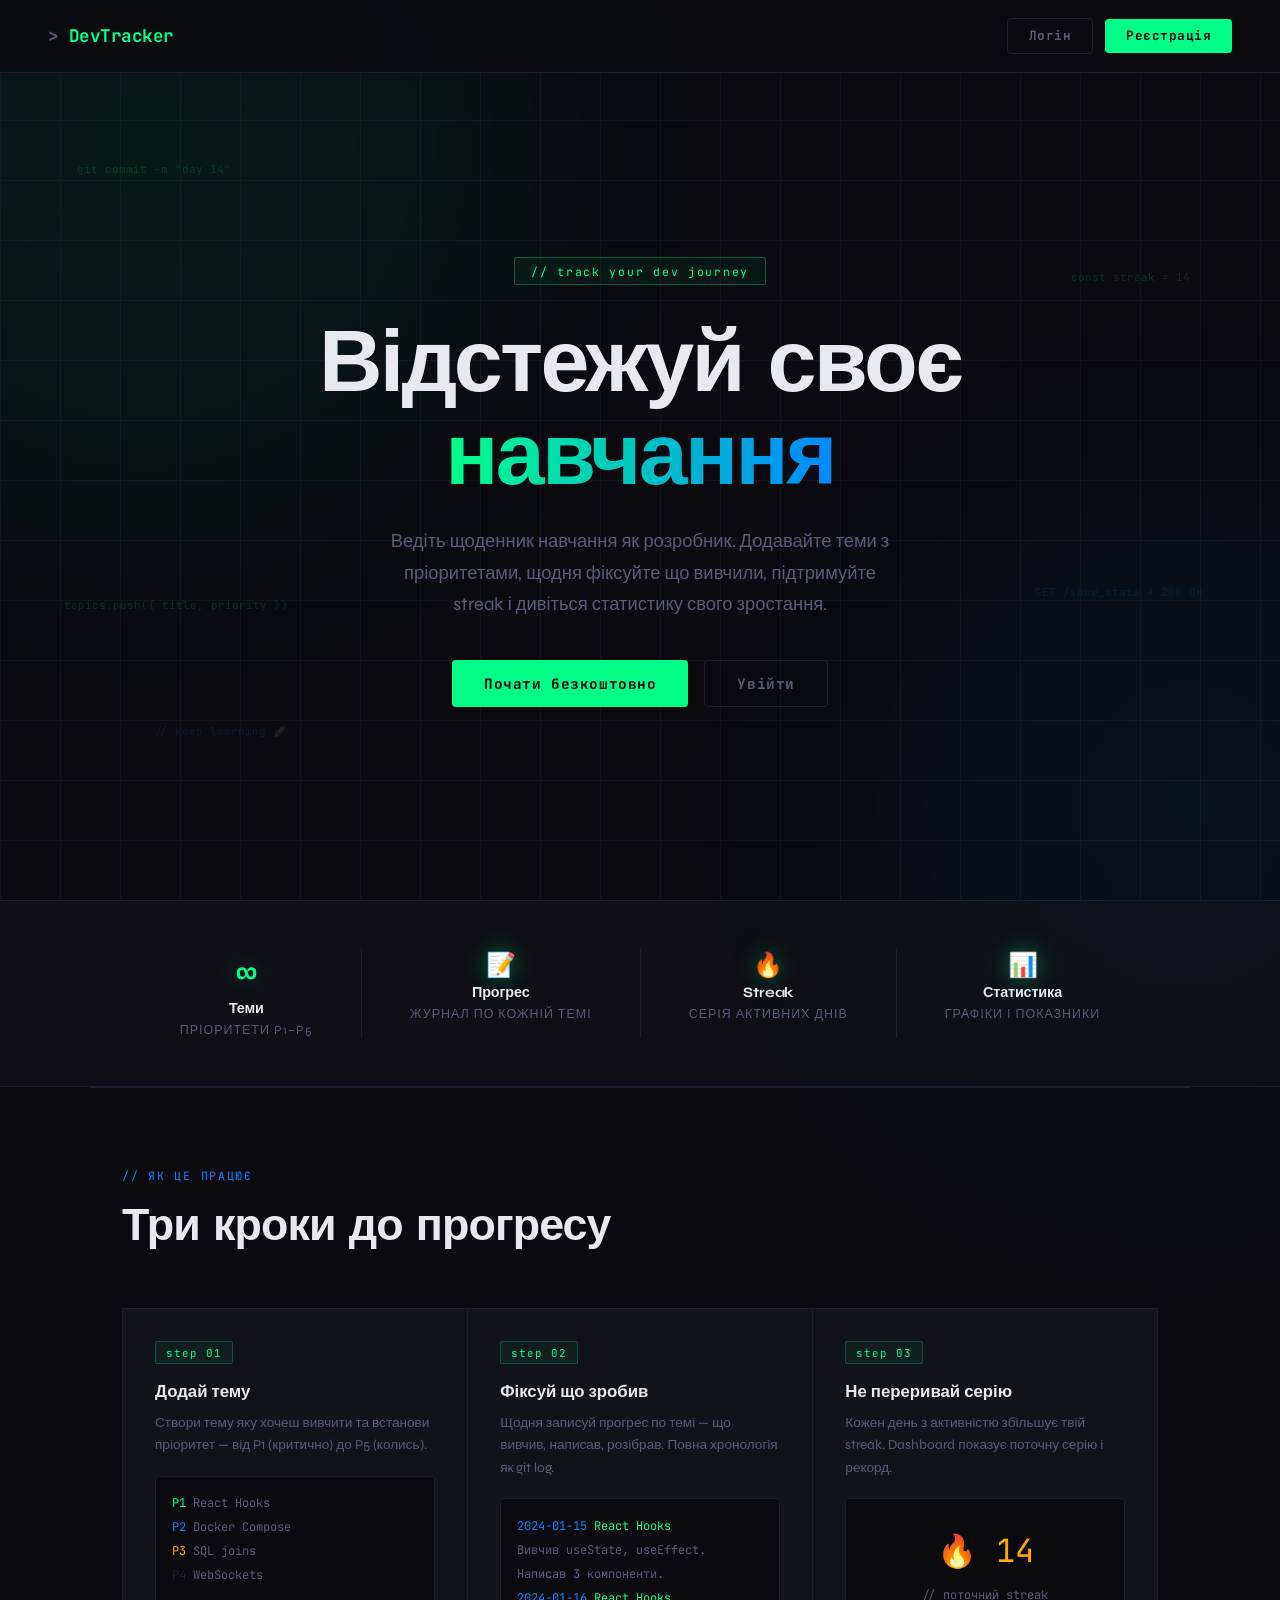
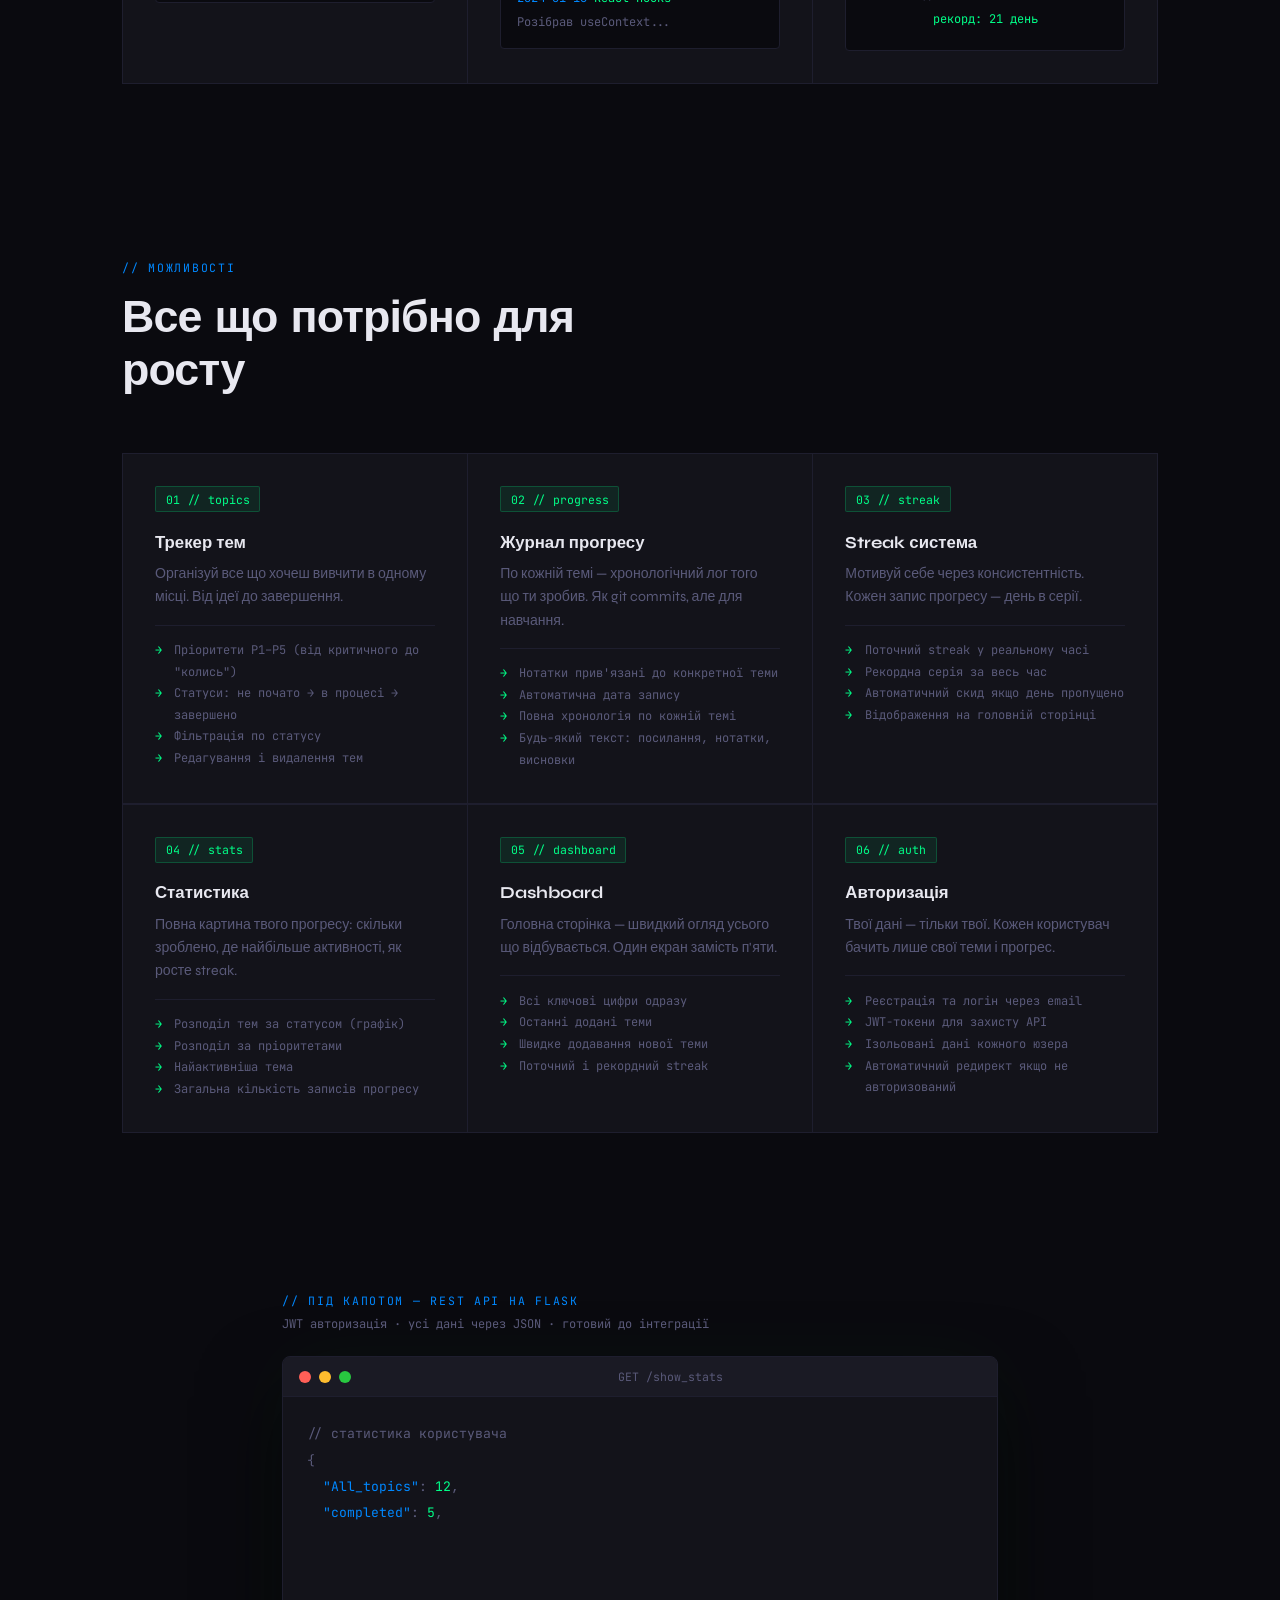
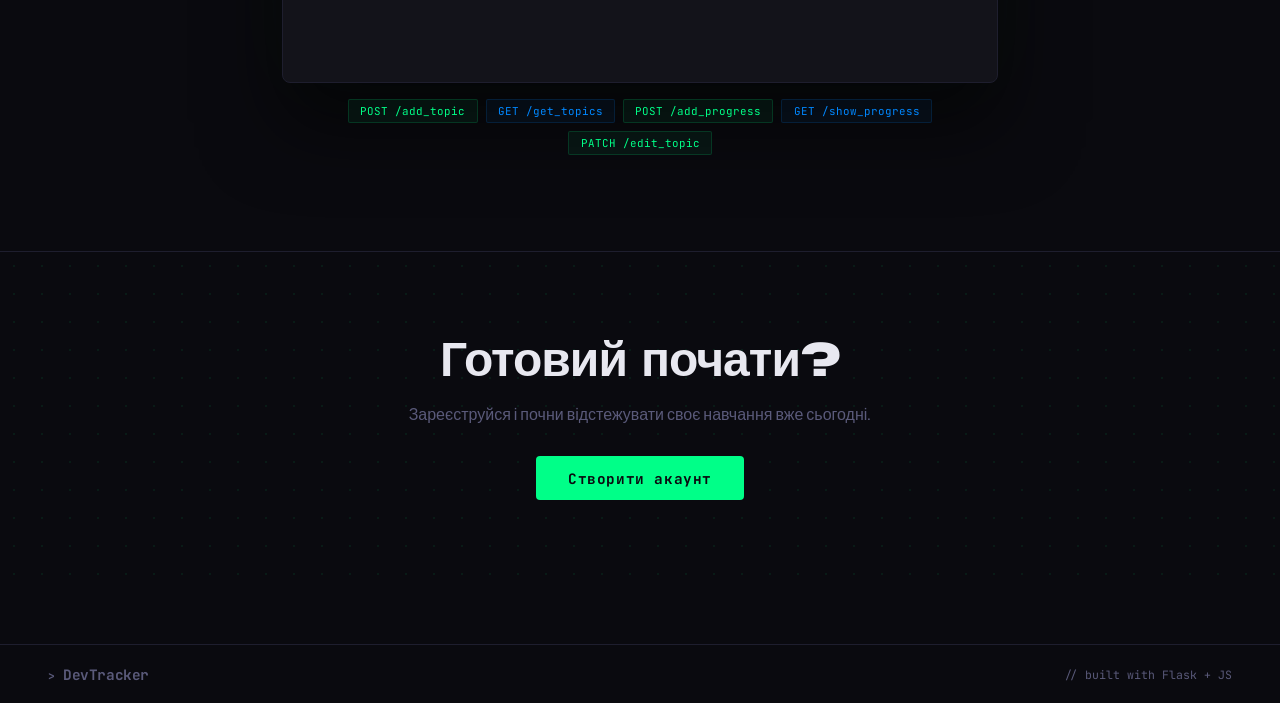
==== front-end/index.html @ 85471a17 "full frontend" ====
<!DOCTYPE html>
<html lang="uk">
<head>
  <meta charset="UTF-8"/>
  <meta name="viewport" content="width=device-width, initial-scale=1.0"/>
  <title>DevTracker</title>
  <link rel="stylesheet" href="style.css"/>
  <style>
    .hero {
      position: relative; z-index: 1;
      min-height: 100vh;
      display: flex; flex-direction: column;
      align-items: center; justify-content: center;
      text-align: center; padding: 8rem 2rem 4rem;
    }
    .hero-badge {
      font-family: 'JetBrains Mono', monospace;
      font-size: 0.72rem; letter-spacing: 0.15em; color: var(--accent);
      border: 1px solid rgba(0,255,136,0.3); background: rgba(0,255,136,0.06);
      padding: 0.35rem 1rem; border-radius: 2px; margin-bottom: 2rem;
      animation: fadeUp 0.6s ease both, badgePulse 3s ease-in-out 1s infinite;
    }
    @keyframes badgePulse { 0%,100% { box-shadow: 0 0 0 0 rgba(0,255,136,0); } 50% { box-shadow: 0 0 14px 3px rgba(0,255,136,0.1); } }
    .hero h1 {
      font-size: clamp(2.8rem, 7vw, 5.5rem); font-weight: 800;
      line-height: 1.05; letter-spacing: -0.03em; margin-bottom: 1.5rem;
      animation: fadeUp 0.6s 0.1s ease both;
    }
    .hero h1 .hl {
      background: linear-gradient(90deg, var(--accent), var(--accent2), var(--accent));
      background-size: 200% auto;
      -webkit-background-clip: text; -webkit-text-fill-color: transparent; background-clip: text;
      animation: gradShift 4s linear infinite;
    }
    @keyframes gradShift { to { background-position: 200% center; } }
    .hero p { font-size: 1.15rem; color: var(--muted); max-width: 520px; line-height: 1.7; margin-bottom: 2.5rem; animation: fadeUp 0.6s 0.2s ease both; }
    .hero-cta { display: flex; gap: 1rem; animation: fadeUp 0.6s 0.3s ease both; }
    .stats-bar { position: relative; z-index: 1; display: flex; justify-content: center; padding: 3rem 2rem; border-top: 1px solid var(--border); border-bottom: 1px solid var(--border); background: rgba(19,19,26,0.6); }
    .stat-item { text-align: center; padding: 0 3rem; border-right: 1px solid var(--border); }
    .stat-item:last-child { border-right: none; }
    .stat-number { font-family: 'JetBrains Mono', monospace; font-size: 2.2rem; font-weight: 700; color: var(--accent); display: block; }
    .stat-lbl { font-size: 0.78rem; color: var(--muted); letter-spacing: 0.08em; text-transform: uppercase; }
    .features { position: relative; z-index: 1; padding: 6rem 2rem; max-width: 1100px; margin: 0 auto; }
    .section-label { font-family: 'JetBrains Mono', monospace; font-size: 0.72rem; letter-spacing: 0.15em; color: var(--accent2); text-transform: uppercase; margin-bottom: 1rem; }
    .section-title { font-size: clamp(1.8rem, 4vw, 2.8rem); font-weight: 800; letter-spacing: -0.02em; margin-bottom: 3.5rem; max-width: 500px; }
    .features-grid { display: grid; grid-template-columns: repeat(3, 1fr); gap: 1.5px; background: var(--border); border: 1px solid var(--border); }
    @media (max-width: 860px) { .features-grid { grid-template-columns: repeat(2, 1fr); } }
    @media (max-width: 560px) { .features-grid { grid-template-columns: 1fr; } }
    .feature-card { background: var(--surface); padding: 2rem; transition: background 0.2s; }
    .feature-card:hover { background: #16161f; }
    .feature-icon { font-family: 'JetBrains Mono', monospace; font-size: 0.72rem; color: var(--accent); background: rgba(0,255,136,0.08); border: 1px solid rgba(0,255,136,0.2); display: inline-block; padding: 0.3rem 0.6rem; border-radius: 2px; margin-bottom: 1.2rem; }
    .feature-card h3 { font-size: 1.05rem; font-weight: 700; margin-bottom: 0.6rem; }
    .feature-card p { font-size: 0.88rem; color: var(--muted); line-height: 1.65; }
    .preview { position: relative; z-index: 1; padding: 4rem 2rem 6rem; max-width: 780px; margin: 0 auto; }
    .terminal { background: var(--surface); border: 1px solid var(--border); border-radius: 8px; overflow: hidden; box-shadow: 0 40px 80px rgba(0,0,0,0.6), 0 0 80px rgba(0,255,136,0.04), inset 0 1px 0 rgba(255,255,255,0.03); }
    .terminal-bar { background: #1a1a24; padding: 0.75rem 1rem; display: flex; align-items: center; gap: 0.5rem; border-bottom: 1px solid var(--border); }
    .dot { width: 12px; height: 12px; border-radius: 50%; }
    .dot-r { background: #ff5f57; } .dot-y { background: #febc2e; } .dot-g { background: #28c840; }
    .terminal-ttl { font-family: 'JetBrains Mono', monospace; font-size: 0.72rem; color: var(--muted); margin: 0 auto; }
    .terminal-body { padding: 1.5rem; font-family: 'JetBrains Mono', monospace; font-size: 0.82rem; line-height: 2; }
    .t-muted { color: var(--muted); } .t-green { color: var(--accent); } .t-blue { color: var(--accent2); }
    .cta-bottom { position: relative; z-index: 1; text-align: center; padding: 5rem 2rem 6rem; border-top: 1px solid var(--border); overflow: hidden; }
    .cta-bottom::before { content: ''; position: absolute; inset: 0; z-index: 0; background-image: radial-gradient(rgba(0,255,136,0.07) 1px, transparent 1px); background-size: 28px 28px; pointer-events: none; }
    .cta-bottom > * { position: relative; z-index: 1; }
    .cta-bottom h2 { font-size: clamp(1.8rem, 4vw, 3rem); font-weight: 800; letter-spacing: -0.02em; margin-bottom: 1rem; }
    .cta-bottom p { color: var(--muted); margin-bottom: 2rem; }

    /* ── SCROLL PROGRESS BAR ── */
    #scroll-progress { position: fixed; top: 0; left: 0; height: 2px; z-index: 999; background: linear-gradient(90deg, var(--accent), var(--accent2)); width: 0%; box-shadow: 0 0 10px rgba(0,255,136,0.6); pointer-events: none; }

    /* ── BUTTON SHIMMER ── */
    .btn-primary { position: relative; overflow: hidden; }
    .btn-primary::after { content: ''; position: absolute; top: 0; left: -100%; width: 50%; height: 100%; background: linear-gradient(90deg, transparent, rgba(255,255,255,0.18), transparent); transform: skewX(-20deg); transition: left 0.6s ease; }
    .btn-primary:hover::after { left: 160%; }

    /* ── HERO FLOATING CODE DECO ── */
    .hero-deco { position: absolute; inset: 0; pointer-events: none; overflow: hidden; z-index: 0; }
    .deco-code { position: absolute; font-family: 'JetBrains Mono', monospace; font-size: 0.68rem; color: var(--accent); opacity: 0.15; white-space: nowrap; animation: decoFloat ease-in-out infinite; user-select: none; }
    @keyframes decoFloat { 0%,100% { transform: translateY(0); opacity: 0.15; } 50% { transform: translateY(-12px); opacity: 0.32; } }

    /* ── STAT NUMBER GLOW ── */
    .stat-number { text-shadow: 0 0 24px rgba(0,255,136,0.4); }

    /* ── TERMINAL TYPEWRITER ── */
    .t-line { opacity: 0; transform: translateX(-6px); transition: opacity 0.25s ease, transform 0.25s ease; }
    .t-line.typed { opacity: 1; transform: none; }

    /* ── HOW IT WORKS ── */
    .how-it-works { position: relative; z-index: 1; padding: 5rem 2rem; max-width: 1100px; margin: 0 auto; border-top: 1px solid var(--border); }
    .hiw-steps { display: grid; grid-template-columns: repeat(auto-fit, minmax(280px, 1fr)); gap: 1.5px; background: var(--border); border: 1px solid var(--border); margin-top: 3rem; }
    .hiw-step { background: var(--surface); padding: 2rem; transition: background 0.2s; }
    .hiw-step:hover { background: #15151f; }
    .hiw-num { font-family: 'JetBrains Mono', monospace; font-size: 0.68rem; color: var(--accent); border: 1px solid rgba(0,255,136,0.25); background: rgba(0,255,136,0.05); display: inline-block; padding: 0.2rem 0.6rem; border-radius: 2px; margin-bottom: 1.1rem; letter-spacing: 0.1em; }
    .hiw-step h3 { font-size: 1.05rem; font-weight: 700; margin-bottom: 0.6rem; }
    .hiw-step p { font-size: 0.85rem; color: var(--muted); line-height: 1.65; margin-bottom: 1.2rem; }
    .hiw-example { font-family: 'JetBrains Mono', monospace; font-size: 0.75rem; padding: 0.9rem 1rem; background: var(--bg); border: 1px solid var(--border); border-radius: 4px; line-height: 2; color: var(--muted); }
    .hiw-example .hl-g { color: var(--accent); } .hiw-example .hl-b { color: var(--accent2); } .hiw-example .hl-w { color: var(--warn); }

    /* ── FEATURE LIST ── */
    .feature-list { margin-top: 1rem; padding: 0; list-style: none; border-top: 1px solid var(--border); padding-top: 0.9rem; }
    .feature-list li { font-family: 'JetBrains Mono', monospace; font-size: 0.75rem; color: var(--muted); line-height: 1.8; padding-left: 1.2rem; position: relative; }
    .feature-list li::before { content: '→'; position: absolute; left: 0; color: var(--accent); }

    /* ── STAT ITEM REDESIGN ── */
    .stat-name { font-size: 0.9rem; font-weight: 700; color: var(--text); display: block; margin: 0.25rem 0 0.15rem; letter-spacing: -0.01em; }
  </style>
</head>
<body>

<div id="scroll-progress"></div>
<div class="bg-orb bg-orb-1"></div>
<div class="bg-orb bg-orb-2"></div>

<nav>
  <a class="nav-logo" href="#"><span>></span> DevTracker</a>
  <div class="nav-actions">
    <button class="btn btn-ghost" onclick="openModal('login')">Логін</button>
    <button class="btn btn-primary" onclick="openModal('register')">Реєстрація</button>
  </div>
</nav>

<section class="hero">
  <div class="hero-deco" aria-hidden="true">
    <span class="deco-code" style="top:18%;left:6%;animation-duration:7s">git commit -m "day 14"</span>
    <span class="deco-code" style="top:30%;right:7%;animation-duration:9s;animation-delay:-3s">const streak = 14</span>
    <span class="deco-code" style="bottom:32%;left:5%;animation-duration:8s;animation-delay:-5s">topics.push({ title, priority })</span>
    <span class="deco-code" style="top:65%;right:6%;animation-duration:10s;animation-delay:-1s;color:var(--accent2)">GET /show_stats → 200 OK</span>
    <span class="deco-code" style="bottom:18%;left:12%;animation-duration:6s;animation-delay:-4s;color:var(--accent2)">// keep learning 🚀</span>
  </div>
  <div class="hero-badge">// track your dev journey</div>
  <h1>Відстежуй своє<br/><span class="hl">навчання</span></h1>
  <p>Ведіть щоденник навчання як розробник. Додавайте теми з пріоритетами, щодня фіксуйте що вивчили, підтримуйте streak і дивіться статистику свого зростання.</p>
  <div class="hero-cta">
    <button class="btn btn-primary btn-lg" onclick="openModal('register')">Почати безкоштовно</button>
    <button class="btn btn-ghost btn-lg" onclick="openModal('login')">Увійти</button>
  </div>
</section>

<div class="stats-bar reveal">
  <div class="stat-item">
    <span class="stat-number">∞</span>
    <span class="stat-name">Теми</span>
    <span class="stat-lbl">пріоритети P1–P5</span>
  </div>
  <div class="stat-item">
    <span class="stat-number" style="font-size:1.5rem">📝</span>
    <span class="stat-name">Прогрес</span>
    <span class="stat-lbl">журнал по кожній темі</span>
  </div>
  <div class="stat-item">
    <span class="stat-number" style="font-size:1.5rem">🔥</span>
    <span class="stat-name">Streak</span>
    <span class="stat-lbl">серія активних днів</span>
  </div>
  <div class="stat-item">
    <span class="stat-number" style="font-size:1.5rem">📊</span>
    <span class="stat-name">Статистика</span>
    <span class="stat-lbl">графіки і показники</span>
  </div>
</div>

<section class="how-it-works">
  <div class="section-label reveal">// як це працює</div>
  <h2 class="section-title reveal" style="transition-delay:0.1s">Три кроки до прогресу</h2>
  <div class="hiw-steps">
    <div class="hiw-step reveal" style="transition-delay:0.05s">
      <div class="hiw-num">step 01</div>
      <h3>Додай тему</h3>
      <p>Створи тему яку хочеш вивчити та встанови пріоритет — від P1 (критично) до P5 (колись).</p>
      <div class="hiw-example">
        <span class="hl-g">P1</span> React Hooks<br/>
        <span class="hl-b">P2</span> Docker Compose<br/>
        <span class="hl-w">P3</span> SQL joins<br/>
        <span style="color:var(--border)">P4</span> WebSockets
      </div>
    </div>
    <div class="hiw-step reveal" style="transition-delay:0.15s">
      <div class="hiw-num">step 02</div>
      <h3>Фіксуй що зробив</h3>
      <p>Щодня записуй прогрес по темі — що вивчив, написав, розібрав. Повна хронологія як git log.</p>
      <div class="hiw-example">
        <span class="hl-b">2024-01-15</span> <span class="hl-g">React Hooks</span><br/>
        Вивчив useState, useEffect.<br/>
        Написав 3 компоненти.<br/>
        <span class="hl-b">2024-01-16</span> <span class="hl-g">React Hooks</span><br/>
        Розібрав useContext...
      </div>
    </div>
    <div class="hiw-step reveal" style="transition-delay:0.25s">
      <div class="hiw-num">step 03</div>
      <h3>Не переривай серію</h3>
      <p>Кожен день з активністю збільшує твій streak. Dashboard показує поточну серію і рекорд.</p>
      <div class="hiw-example" style="text-align:center;padding:1.2rem">
        <span class="hl-w" style="font-size:2rem;display:block">🔥 14</span>
        <span>// поточний streak</span><br/>
        <span class="hl-g">рекорд: 21 день</span>
      </div>
    </div>
  </div>
</section>

<section class="features">
  <div class="section-label reveal">// можливості</div>
  <h2 class="section-title reveal" style="transition-delay:0.1s">Все що потрібно для росту</h2>
  <div class="features-grid">
    <div class="feature-card reveal" style="transition-delay:0.05s">
      <span class="feature-icon">01 // topics</span>
      <h3>Трекер тем</h3>
      <p>Організуй все що хочеш вивчити в одному місці. Від ідеї до завершення.</p>
      <ul class="feature-list">
        <li>Пріоритети P1–P5 (від критичного до "колись")</li>
        <li>Статуси: не почато → в процесі → завершено</li>
        <li>Фільтрація по статусу</li>
        <li>Редагування і видалення тем</li>
      </ul>
    </div>
    <div class="feature-card reveal" style="transition-delay:0.15s">
      <span class="feature-icon">02 // progress</span>
      <h3>Журнал прогресу</h3>
      <p>По кожній темі — хронологічний лог того що ти зробив. Як git commits, але для навчання.</p>
      <ul class="feature-list">
        <li>Нотатки прив'язані до конкретної теми</li>
        <li>Автоматична дата запису</li>
        <li>Повна хронологія по кожній темі</li>
        <li>Будь-який текст: посилання, нотатки, висновки</li>
      </ul>
    </div>
    <div class="feature-card reveal" style="transition-delay:0.25s">
      <span class="feature-icon">03 // streak</span>
      <h3>Streak система</h3>
      <p>Мотивуй себе через консистентність. Кожен запис прогресу — день в серії.</p>
      <ul class="feature-list">
        <li>Поточний streak у реальному часі</li>
        <li>Рекордна серія за весь час</li>
        <li>Автоматичний скид якщо день пропущено</li>
        <li>Відображення на головній сторінці</li>
      </ul>
    </div>
    <div class="feature-card reveal" style="transition-delay:0.35s">
      <span class="feature-icon">04 // stats</span>
      <h3>Статистика</h3>
      <p>Повна картина твого прогресу: скільки зроблено, де найбільше активності, як росте streak.</p>
      <ul class="feature-list">
        <li>Розподіл тем за статусом (графік)</li>
        <li>Розподіл за пріоритетами</li>
        <li>Найактивніша тема</li>
        <li>Загальна кількість записів прогресу</li>
      </ul>
    </div>
    <div class="feature-card reveal" style="transition-delay:0.45s">
      <span class="feature-icon">05 // dashboard</span>
      <h3>Dashboard</h3>
      <p>Головна сторінка — швидкий огляд усього що відбувається. Один екран замість п'яти.</p>
      <ul class="feature-list">
        <li>Всі ключові цифри одразу</li>
        <li>Останні додані теми</li>
        <li>Швидке додавання нової теми</li>
        <li>Поточний і рекордний streak</li>
      </ul>
    </div>
    <div class="feature-card reveal" style="transition-delay:0.55s">
      <span class="feature-icon">06 // auth</span>
      <h3>Авторизація</h3>
      <p>Твої дані — тільки твої. Кожен користувач бачить лише свої теми і прогрес.</p>
      <ul class="feature-list">
        <li>Реєстрація та логін через email</li>
        <li>JWT-токени для захисту API</li>
        <li>Ізольовані дані кожного юзера</li>
        <li>Автоматичний редирект якщо не авторизований</li>
      </ul>
    </div>
  </div>
</section>

<section class="preview reveal">
  <div class="section-label" style="margin-bottom:0.5rem;">// під капотом — REST API на Flask</div>
  <p style="font-family:'JetBrains Mono',monospace;font-size:0.75rem;color:var(--muted);margin-bottom:1.5rem;">JWT авторизація · усі дані через JSON · готовий до інтеграції</p>
  <div class="terminal">
    <div class="terminal-bar">
      <span class="dot dot-r"></span><span class="dot dot-y"></span><span class="dot dot-g"></span>
      <span class="terminal-ttl">GET /show_stats</span>
    </div>
    <div class="terminal-body">
      <div class="t-line"><span class="t-muted">// статистика користувача</span></div>
      <div class="t-line"><span class="t-muted">{</span></div>
      <div class="t-line">&nbsp;&nbsp;<span class="t-blue">"All_topics"</span><span class="t-muted">: </span><span class="t-green">12</span><span class="t-muted">,</span></div>
      <div class="t-line">&nbsp;&nbsp;<span class="t-blue">"completed"</span><span class="t-muted">: </span><span class="t-green">5</span><span class="t-muted">,</span></div>
      <div class="t-line">&nbsp;&nbsp;<span class="t-blue">"in_progress"</span><span class="t-muted">: </span><span class="t-green">4</span><span class="t-muted">,</span></div>
      <div class="t-line">&nbsp;&nbsp;<span class="t-blue">"current_streak"</span><span class="t-muted">: </span><span class="t-green">14</span><span class="t-muted">,</span></div>
      <div class="t-line">&nbsp;&nbsp;<span class="t-blue">"longest_streak"</span><span class="t-muted">: </span><span class="t-green">21</span><span class="t-muted">,</span></div>
      <div class="t-line">&nbsp;&nbsp;<span class="t-blue">"most_active_topic"</span><span class="t-muted">: </span><span class="t-green">"React Hooks"</span></div>
      <div class="t-line"><span class="t-muted">}</span><span class="cursor"></span></div>
    </div>
  </div>
  <div style="display:flex;gap:0.5rem;margin-top:1rem;flex-wrap:wrap;justify-content:center">
    <span style="font-family:'JetBrains Mono',monospace;font-size:0.68rem;padding:0.25rem 0.7rem;background:rgba(0,255,136,0.05);border:1px solid rgba(0,255,136,0.15);border-radius:2px;color:var(--accent)">POST /add_topic</span>
    <span style="font-family:'JetBrains Mono',monospace;font-size:0.68rem;padding:0.25rem 0.7rem;background:rgba(0,136,255,0.05);border:1px solid rgba(0,136,255,0.15);border-radius:2px;color:var(--accent2)">GET /get_topics</span>
    <span style="font-family:'JetBrains Mono',monospace;font-size:0.68rem;padding:0.25rem 0.7rem;background:rgba(0,255,136,0.05);border:1px solid rgba(0,255,136,0.15);border-radius:2px;color:var(--accent)">POST /add_progress</span>
    <span style="font-family:'JetBrains Mono',monospace;font-size:0.68rem;padding:0.25rem 0.7rem;background:rgba(0,136,255,0.05);border:1px solid rgba(0,136,255,0.15);border-radius:2px;color:var(--accent2)">GET /show_progress</span>
    <span style="font-family:'JetBrains Mono',monospace;font-size:0.68rem;padding:0.25rem 0.7rem;background:rgba(0,255,136,0.05);border:1px solid rgba(0,255,136,0.15);border-radius:2px;color:var(--accent)">PATCH /edit_topic</span>
  </div>
</section>

<section class="cta-bottom reveal">
  <h2>Готовий почати?</h2>
  <p>Зареєструйся і почни відстежувати своє навчання вже сьогодні.</p>
  <button class="btn btn-primary btn-lg" onclick="openModal('register')">Створити акаунт</button>
</section>

<footer class="site-footer">
  <span class="nav-logo" style="font-size:0.9rem;"><span>></span> DevTracker</span>
  <span>// built with Flask + JS</span>
</footer>

<!-- MODALS -->
<div class="modal-overlay" id="modal-login">
  <div class="modal">
    <button class="modal-close" onclick="closeModal('login')">✕</button>
    <div class="modal-title">Увійти</div>
    <div class="modal-sub">// введи свої дані</div>
    <div class="form-group"><label class="form-label">Email</label><input class="form-input" type="email" id="login-email" placeholder="you@example.com"/></div>
    <div class="form-group"><label class="form-label">Пароль</label><input class="form-input" type="password" id="login-password" placeholder="••••••••"/></div>
    <div class="form-error" id="login-error"></div>
    <button class="btn btn-primary btn-full btn-lg" id="login-btn">Увійти</button>
    <div class="form-switch">Немає акаунту? <a onclick="switchModal('login','register')">Зареєструватись</a></div>
  </div>
</div>

<div class="modal-overlay" id="modal-register">
  <div class="modal">
    <button class="modal-close" onclick="closeModal('register')">✕</button>
    <div class="modal-title">Реєстрація</div>
    <div class="modal-sub">// створи акаунт</div>
    <div class="form-group"><label class="form-label">Ім'я</label><input class="form-input" type="text" id="reg-firstname" placeholder="Іван"/></div>
    <div class="form-group"><label class="form-label">Прізвище</label><input class="form-input" type="text" id="reg-lastname" placeholder="Петренко"/></div>
    <div class="form-group"><label class="form-label">Email</label><input class="form-input" type="email" id="reg-email" placeholder="you@example.com"/></div>
    <div class="form-group"><label class="form-label">Пароль</label><input class="form-input" type="password" id="reg-password" placeholder="••••••••"/></div>
    <div class="form-error" id="reg-error"></div>
    <button class="btn btn-primary btn-full btn-lg" id="register-btn">Зареєструватись</button>
    <div class="form-switch">Вже є акаунт? <a onclick="switchModal('register','login')">Увійти</a></div>
  </div>
</div>

<div id="toast"></div>

<script>
  // ── Scroll reveal ──
  const revealObs = new IntersectionObserver(entries => {
    entries.forEach(e => {
      if (e.isIntersecting) { e.target.classList.add('in'); revealObs.unobserve(e.target); }
    });
  }, { threshold: 0.12 });
  document.querySelectorAll('.reveal').forEach(el => revealObs.observe(el));

  // ── Nav scroll state + progress bar ──
  const progressBar = document.getElementById('scroll-progress');
  window.addEventListener('scroll', () => {
    const scrolled = window.scrollY / (document.documentElement.scrollHeight - window.innerHeight);
    progressBar.style.width = (scrolled * 100) + '%';
    document.querySelector('nav').classList.toggle('scrolled', window.scrollY > 50);
  }, { passive: true });

  // ── Terminal typewriter ──
  const termLines = document.querySelectorAll('.t-line');
  const termObs = new IntersectionObserver(entries => {
    if (entries[0].isIntersecting) {
      termLines.forEach((line, i) => setTimeout(() => line.classList.add('typed'), i * 220));
      termObs.disconnect();
    }
  }, { threshold: 0.5 });
  const termEl = document.querySelector('.terminal');
  if (termEl) termObs.observe(termEl);
</script>

<script src="app.js"></script>
</body>
</html>
---- front-end/style.css ----
@import url('https://fonts.googleapis.com/css2?family=JetBrains+Mono:wght@400;700&family=Syne:wght@400;700;800&display=swap');

*, *::before, *::after { box-sizing: border-box; margin: 0; padding: 0; }

:root {
  --bg: #0a0a0f;
  --surface: #13131a;
  --border: #1e1e2e;
  --accent: #00ff88;
  --accent2: #0088ff;
  --text: #e8e8f0;
  --muted: #5a5a7a;
  --danger: #ff4466;
  --warn: #ffaa00;
}

html { scroll-behavior: smooth; }

body {
  background: var(--bg);
  color: var(--text);
  font-family: 'Syne', sans-serif;
  min-height: 100vh;
  overflow-x: hidden;
}

body::before {
  content: '';
  position: fixed;
  inset: 0;
  background-image:
    linear-gradient(var(--border) 1px, transparent 1px),
    linear-gradient(90deg, var(--border) 1px, transparent 1px);
  background-size: 60px 60px;
  opacity: 0.4;
  pointer-events: none;
  z-index: 0;
}

/* ── NAV ── */
nav {
  position: fixed;
  top: 0; left: 0; right: 0;
  z-index: 100;
  display: flex;
  align-items: center;
  justify-content: space-between;
  padding: 1.1rem 3rem;
  background: rgba(10,10,15,0.9);
  backdrop-filter: blur(12px);
  border-bottom: 1px solid var(--border);
}

.nav-logo {
  font-family: 'JetBrains Mono', monospace;
  font-size: 1.1rem;
  font-weight: 700;
  color: var(--accent);
  letter-spacing: -0.03em;
  text-decoration: none;
}
.nav-logo span { color: var(--muted); }

.nav-links {
  display: flex;
  gap: 0.25rem;
  align-items: center;
}

.nav-link {
  font-family: 'JetBrains Mono', monospace;
  font-size: 0.78rem;
  color: var(--muted);
  text-decoration: none;
  padding: 0.45rem 0.9rem;
  border-radius: 4px;
  transition: all 0.15s;
  border: 1px solid transparent;
}
.nav-link:hover { color: var(--text); border-color: var(--border); }
.nav-link.active { color: var(--accent); border-color: rgba(0,255,136,0.25); background: rgba(0,255,136,0.06); }

.nav-actions { display: flex; gap: 0.75rem; align-items: center; }

.nav-user {
  font-family: 'JetBrains Mono', monospace;
  font-size: 0.72rem;
  color: var(--muted);
}

/* ── BUTTONS ── */
.btn {
  font-family: 'JetBrains Mono', monospace;
  font-size: 0.8rem;
  font-weight: 700;
  letter-spacing: 0.04em;
  padding: 0.55rem 1.3rem;
  border-radius: 4px;
  cursor: pointer;
  transition: all 0.2s;
  text-decoration: none;
  border: none;
  display: inline-block;
}

.btn-ghost {
  background: transparent;
  color: var(--muted);
  border: 1px solid var(--border);
}
.btn-ghost:hover { color: var(--text); border-color: var(--muted); }

.btn-primary {
  background: var(--accent);
  color: var(--bg);
}
.btn-primary:hover { background: #00cc6e; transform: translateY(-1px); box-shadow: 0 0 20px rgba(0,255,136,0.25); }

.btn-danger {
  background: transparent;
  color: var(--danger);
  border: 1px solid rgba(255,68,102,0.3);
}
.btn-danger:hover { background: rgba(255,68,102,0.1); border-color: var(--danger); }

.btn-lg { font-size: 0.9rem; padding: 0.8rem 2rem; }
.btn-sm { font-size: 0.7rem; padding: 0.3rem 0.75rem; }
.btn-full { width: 100%; text-align: center; display: block; }

/* ── PAGE WRAPPER ── */
.page {
  position: relative;
  z-index: 1;
  padding: 5.5rem 2rem 3rem;
  max-width: 1100px;
  margin: 0 auto;
}

/* ── PAGE HEADER ── */
.page-header {
  margin-bottom: 2.5rem;
}

.page-label {
  font-family: 'JetBrains Mono', monospace;
  font-size: 0.72rem;
  letter-spacing: 0.12em;
  color: var(--accent2);
  text-transform: uppercase;
  margin-bottom: 0.5rem;
}

.page-title {
  font-size: clamp(1.6rem, 3vw, 2.2rem);
  font-weight: 800;
  letter-spacing: -0.02em;
}

.page-sub {
  font-family: 'JetBrains Mono', monospace;
  font-size: 0.78rem;
  color: var(--muted);
  margin-top: 0.4rem;
}

/* ── CARDS / PANELS ── */
.panel {
  background: var(--surface);
  border: 1px solid var(--border);
  border-radius: 6px;
  padding: 1.5rem;
  margin-bottom: 1.5rem;
}

.panel-title {
  font-family: 'JetBrains Mono', monospace;
  font-size: 0.72rem;
  color: var(--muted);
  letter-spacing: 0.1em;
  text-transform: uppercase;
  margin-bottom: 1.2rem;
}

/* ── STAT GRID ── */
.stat-grid {
  display: grid;
  grid-template-columns: repeat(auto-fit, minmax(150px, 1fr));
  gap: 1px;
  background: var(--border);
  border: 1px solid var(--border);
  margin-bottom: 2rem;
}

.stat-card {
  background: var(--surface);
  padding: 1.4rem;
  transition: background 0.15s;
}
.stat-card:hover { background: #15151e; }

.stat-val {
  font-family: 'JetBrains Mono', monospace;
  font-size: 2rem;
  font-weight: 700;
  color: var(--accent);
  display: block;
  line-height: 1;
  margin-bottom: 0.4rem;
}
.stat-val.blue { color: var(--accent2); }
.stat-val.warn { color: var(--warn); }

.stat-label {
  font-size: 0.75rem;
  color: var(--muted);
}

/* ── TABLE / LIST ── */
.data-list {
  display: flex;
  flex-direction: column;
  gap: 1px;
  background: var(--border);
  border: 1px solid var(--border);
  margin-bottom: 1.5rem;
}

.data-row {
  background: var(--surface);
  padding: 0.9rem 1.2rem;
  display: flex;
  align-items: center;
  gap: 1rem;
  transition: background 0.15s;
}
.data-row:hover { background: #15151e; }

.data-row-empty {
  background: var(--surface);
  padding: 2rem;
  text-align: center;
  font-family: 'JetBrains Mono', monospace;
  font-size: 0.78rem;
  color: var(--muted);
}

/* ── BADGES ── */
.badge {
  font-family: 'JetBrains Mono', monospace;
  font-size: 0.62rem;
  padding: 0.2rem 0.5rem;
  border-radius: 2px;
  white-space: nowrap;
  letter-spacing: 0.04em;
}
.badge-muted    { background: rgba(90,90,122,0.2);  color: var(--muted);   border: 1px solid rgba(90,90,122,0.3); }
.badge-blue     { background: rgba(0,136,255,0.1);  color: var(--accent2); border: 1px solid rgba(0,136,255,0.3); }
.badge-green    { background: rgba(0,255,136,0.1);  color: var(--accent);  border: 1px solid rgba(0,255,136,0.3); }
.badge-warn     { background: rgba(255,170,0,0.1);  color: var(--warn);    border: 1px solid rgba(255,170,0,0.3); }
.badge-danger   { background: rgba(255,68,102,0.1); color: var(--danger);  border: 1px solid rgba(255,68,102,0.3); }

/* Priority badges P1–P5 */
.badge-p1 { background: rgba(255,68,102,0.12); color: #ff4466;  border: 1px solid rgba(255,68,102,0.3); }
.badge-p2 { background: rgba(255,170,0,0.12);  color: var(--warn); border: 1px solid rgba(255,170,0,0.3); }
.badge-p3 { background: rgba(0,255,136,0.10);  color: var(--accent); border: 1px solid rgba(0,255,136,0.25); }
.badge-p4 { background: rgba(0,136,255,0.10);  color: var(--accent2); border: 1px solid rgba(0,136,255,0.25); }
.badge-p5 { background: rgba(90,90,122,0.15);  color: var(--muted); border: 1px solid rgba(90,90,122,0.25); }

/* Status badges */
.badge-completed  { background: rgba(0,255,136,0.10); color: var(--accent);  border: 1px solid rgba(0,255,136,0.25); }
.badge-in_progress { background: rgba(0,136,255,0.10); color: var(--accent2); border: 1px solid rgba(0,136,255,0.25); }
.badge-not_started { background: rgba(90,90,122,0.15); color: var(--muted);  border: 1px solid rgba(90,90,122,0.25); }

/* Data row title */
.data-title { flex: 1; font-size: 0.9rem; font-weight: 600; min-width: 0; overflow: hidden; text-overflow: ellipsis; white-space: nowrap; }

/* ── FORMS ── */
.form-row {
  display: flex;
  gap: 0.75rem;
  flex-wrap: wrap;
  margin-bottom: 1.5rem;
  align-items: center;
}

.input, .select-input {
  background: var(--surface);
  border: 1px solid var(--border);
  border-radius: 4px;
  padding: 0.6rem 0.9rem;
  color: var(--text);
  font-family: 'JetBrains Mono', monospace;
  font-size: 0.82rem;
  outline: none;
  transition: border-color 0.2s;
}
.input:focus, .select-input:focus { border-color: var(--accent); }
.input-grow { flex: 1; min-width: 200px; }

.form-group { margin-bottom: 1.2rem; }
.form-label {
  display: block;
  font-family: 'JetBrains Mono', monospace;
  font-size: 0.7rem;
  letter-spacing: 0.08em;
  color: var(--muted);
  margin-bottom: 0.4rem;
  text-transform: uppercase;
}
.form-input {
  width: 100%;
  background: var(--bg);
  border: 1px solid var(--border);
  border-radius: 4px;
  padding: 0.65rem 0.9rem;
  color: var(--text);
  font-family: 'JetBrains Mono', monospace;
  font-size: 0.85rem;
  outline: none;
  transition: border-color 0.2s;
}
.form-input:focus { border-color: var(--accent); }
.form-textarea {
  width: 100%;
  background: var(--bg);
  border: 1px solid var(--border);
  border-radius: 4px;
  padding: 0.65rem 0.9rem;
  color: var(--text);
  font-family: 'JetBrains Mono', monospace;
  font-size: 0.82rem;
  outline: none;
  resize: vertical;
  min-height: 80px;
  transition: border-color 0.2s;
}
.form-textarea:focus { border-color: var(--accent); }

.form-error {
  font-family: 'JetBrains Mono', monospace;
  font-size: 0.72rem;
  color: var(--danger);
  margin-top: 0.6rem;
  display: none;
}

/* ── MODAL ── */
.modal-overlay {
  display: none;
  position: fixed;
  inset: 0;
  background: rgba(0,0,0,0.75);
  backdrop-filter: blur(6px);
  z-index: 200;
  align-items: center;
  justify-content: center;
}
.modal-overlay.active { display: flex; }

.modal {
  background: var(--surface);
  border: 1px solid var(--border);
  border-radius: 8px;
  padding: 2.5rem;
  width: 100%;
  max-width: 440px;
  position: relative;
}

.modal-title {
  font-size: 1.3rem;
  font-weight: 800;
  margin-bottom: 0.3rem;
}

.modal-sub {
  font-family: 'JetBrains Mono', monospace;
  font-size: 0.78rem;
  color: var(--muted);
  margin-bottom: 1.8rem;
}

.modal-close {
  position: absolute;
  top: 1rem; right: 1rem;
  background: none;
  border: none;
  color: var(--muted);
  font-size: 1.1rem;
  cursor: pointer;
}
.modal-close:hover { color: var(--text); }

.form-switch {
  margin-top: 1.2rem;
  font-size: 0.82rem;
  color: var(--muted);
  text-align: center;
}
.form-switch a { color: var(--accent); cursor: pointer; text-decoration: none; }
.form-switch a:hover { text-decoration: underline; }

/* ── TOAST ── */
#toast {
  position: fixed;
  bottom: 2rem; right: 2rem;
  background: var(--surface);
  border: 1px solid var(--border);
  border-left: 3px solid var(--accent);
  padding: 0.8rem 1.2rem;
  font-family: 'JetBrains Mono', monospace;
  font-size: 0.78rem;
  border-radius: 4px;
  z-index: 300;
  transform: translateY(100px);
  opacity: 0;
  transition: all 0.3s;
  max-width: 320px;
}
#toast.show { transform: translateY(0); opacity: 1; }
#toast.error { border-left-color: var(--danger); }

/* ── PROGRESS LOG ── */
.log-item {
  background: var(--surface);
  border: 1px solid var(--border);
  border-radius: 4px;
  padding: 1rem 1.2rem;
  margin-bottom: 0.75rem;
}

.log-date {
  font-family: 'JetBrains Mono', monospace;
  font-size: 0.68rem;
  color: var(--muted);
  margin-bottom: 0.4rem;
}

.log-note {
  font-size: 0.88rem;
  line-height: 1.6;
  color: var(--text);
}

/* ── CHART CONTAINER ── */
.chart-wrap {
  background: var(--surface);
  border: 1px solid var(--border);
  border-radius: 6px;
  padding: 1.5rem;
  margin-bottom: 1.5rem;
}

.chart-title {
  font-family: 'JetBrains Mono', monospace;
  font-size: 0.72rem;
  color: var(--muted);
  letter-spacing: 0.1em;
  text-transform: uppercase;
  margin-bottom: 1.2rem;
}

/* ── ANIMATIONS ── */
@keyframes fadeUp {
  from { opacity: 0; transform: translateY(16px); }
  to   { opacity: 1; transform: translateY(0); }
}

.fade-up { animation: fadeUp 0.5s ease both; }

/* ── DIVIDER ── */
.divider {
  height: 1px;
  background: var(--border);
  margin: 1.5rem 0;
}

/* ── EMPTY STATE ── */
.empty-state {
  text-align: center;
  padding: 3rem 1rem;
  font-family: 'JetBrains Mono', monospace;
  font-size: 0.8rem;
  color: var(--muted);
}
.empty-state p { margin-bottom: 1rem; }

/* ── ACTIONS BAR ── */
.actions-bar {
  display: flex;
  align-items: center;
  justify-content: space-between;
  margin-bottom: 1rem;
  flex-wrap: wrap;
  gap: 0.75rem;
}

/* ── FOOTER ── */
.site-footer {
  position: relative;
  z-index: 1;
  border-top: 1px solid var(--border);
  padding: 1.2rem 3rem;
  display: flex;
  justify-content: space-between;
  align-items: center;
  margin-top: 3rem;
}

.site-footer span {
  font-family: 'JetBrains Mono', monospace;
  font-size: 0.72rem;
  color: var(--muted);
}

/* ── BACKGROUND ORBS ── */
.bg-orb { position: fixed; border-radius: 50%; filter: blur(130px); pointer-events: none; z-index: 0; }
.bg-orb-1 { width: 650px; height: 650px; background: rgba(0,255,136,0.07); top: -180px; left: -180px; animation: orbDrift 20s ease-in-out infinite; }
.bg-orb-2 { width: 550px; height: 550px; background: rgba(0,136,255,0.06); bottom: -180px; right: -180px; animation: orbDrift 26s ease-in-out infinite reverse; animation-delay: -10s; }
@keyframes orbDrift {
  0%, 100% { transform: translate(0, 0); }
  33%       { transform: translate(70px, 50px); }
  66%       { transform: translate(-30px, 80px); }
}

/* ── NAV SCROLLED ── */
nav.scrolled { background: rgba(10,10,15,0.98); box-shadow: 0 1px 0 var(--border); }

/* ── SCROLL / ENTRANCE REVEAL ── */
.reveal { opacity: 0; transform: translateY(30px); transition: opacity 0.7s ease, transform 0.7s ease; }
.reveal.in { opacity: 1; transform: none; }

/* ── PAGE ENTRANCE STAGGER ── */
.stat-grid .stat-card:nth-child(1) { animation: fadeUp 0.5s 0.10s ease both; }
.stat-grid .stat-card:nth-child(2) { animation: fadeUp 0.5s 0.18s ease both; }
.stat-grid .stat-card:nth-child(3) { animation: fadeUp 0.5s 0.26s ease both; }
.stat-grid .stat-card:nth-child(4) { animation: fadeUp 0.5s 0.34s ease both; }
.stat-grid .stat-card:nth-child(5) { animation: fadeUp 0.5s 0.42s ease both; }

.panel { animation: fadeUp 0.5s 0.15s ease both; }

/* ── STAT CARD ENHANCED HOVER ── */
.stat-card { transition: background 0.2s, transform 0.2s, box-shadow 0.2s; }
.stat-card:hover { background: #15151e; transform: translateY(-2px); box-shadow: 0 8px 24px rgba(0,0,0,0.4); }

/* ── FEATURE CARD ENHANCED HOVER ── */
.feature-card { transition: background 0.25s, transform 0.25s, box-shadow 0.25s !important; }
.feature-card:hover { background: #16161f; transform: translateY(-3px); box-shadow: 0 12px 40px rgba(0,0,0,0.5), 0 0 0 1px rgba(0,255,136,0.14) !important; }

/* ── DATA ROW ENHANCED HOVER ── */
.data-row { transition: background 0.15s, transform 0.15s; }
.data-row:hover { background: #15151e; transform: translateX(3px); }

/* ── STREAK PULSE ── */
.streak-fire { display: inline-block; animation: streakPulse 2.5s ease-in-out infinite; }
@keyframes streakPulse { 0%, 100% { transform: scale(1); } 50% { transform: scale(1.2); } }

/* ── STREAK BAR GLOW ── */
.streak-bar { transition: box-shadow 0.3s; }
.streak-bar:hover { box-shadow: 0 0 30px rgba(0,255,136,0.08); }

/* ── MODAL SLIDE-IN ── */
.modal-overlay.active .modal { animation: modalIn 0.25s ease both; }
@keyframes modalIn {
  from { opacity: 0; transform: translateY(-12px) scale(0.97); }
  to   { opacity: 1; transform: none; }
}

/* ── FILTER BUTTON ACTIVE ── */
.filter-btn { transition: all 0.15s; }
.filter-btn.active { color: var(--accent); border-color: rgba(0,255,136,0.3); background: rgba(0,255,136,0.06); }

/* ── LOG ITEM HOVER ── */
.log-item { transition: border-color 0.2s; }
.log-item:hover { border-color: rgba(0,136,255,0.3); }

/* ── INPUT FOCUS GLOW ── */
.input:focus, .select-input:focus { box-shadow: 0 0 0 3px rgba(0,255,136,0.08); }
.form-input:focus { box-shadow: 0 0 0 3px rgba(0,255,136,0.08); }
.form-textarea:focus { box-shadow: 0 0 0 3px rgba(0,255,136,0.08); }

/* ── CURSOR BLINK (terminal) ── */
.cursor { display: inline-block; width: 7px; height: 0.85em; background: var(--accent); vertical-align: text-bottom; animation: cursorBlink 1s step-end infinite; }
@keyframes cursorBlink { 0%, 100% { opacity: 1; } 50% { opacity: 0; } }

/* ── LOG PANEL (inline progress in topics) ── */
.log-panel {
  display: none;
  background: var(--bg);
  border: 1px solid var(--border);
  border-top: none;
  padding: 1.2rem 1.4rem;
  margin-bottom: 2px;
}
.log-panel.active { display: block; }

/* ── NAV SCRIPT SNIPPET (shared) ── */
.nav-link { transition: all 0.2s; }
.btn { transition: all 0.2s; }
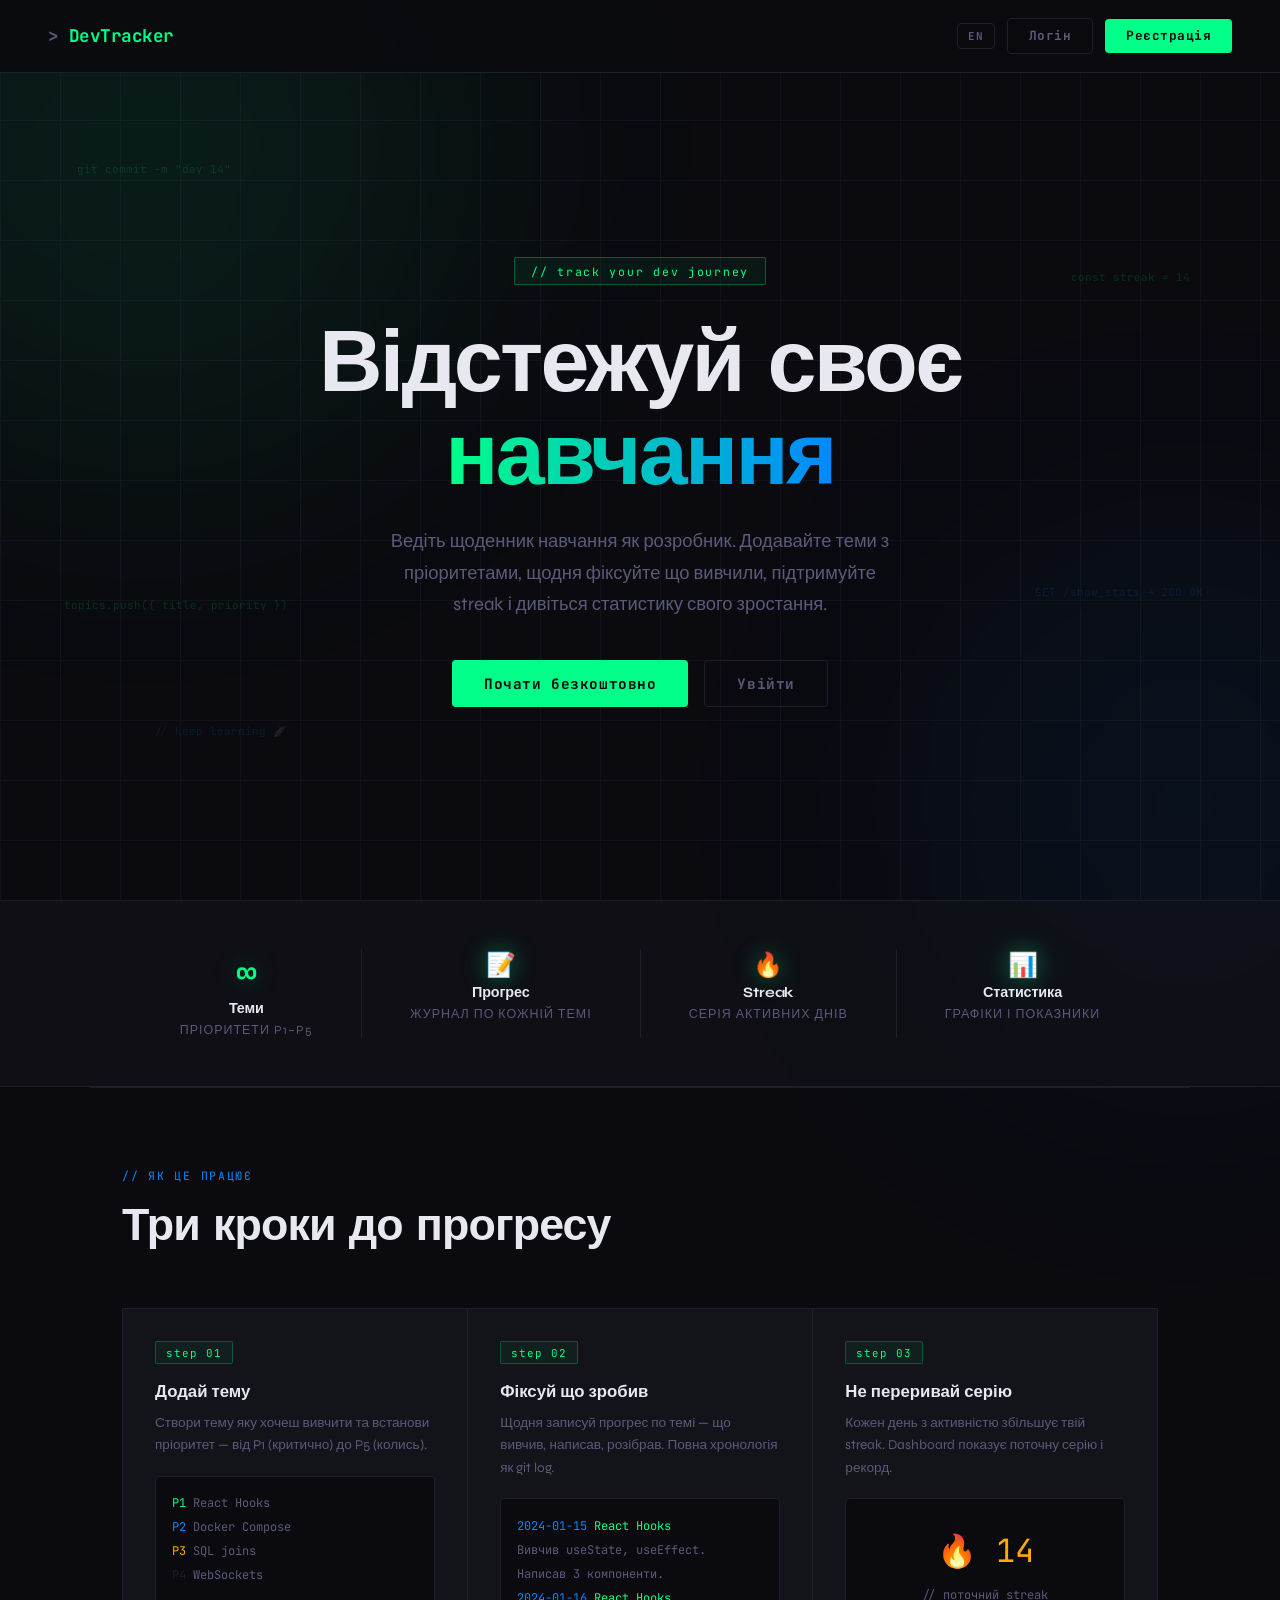
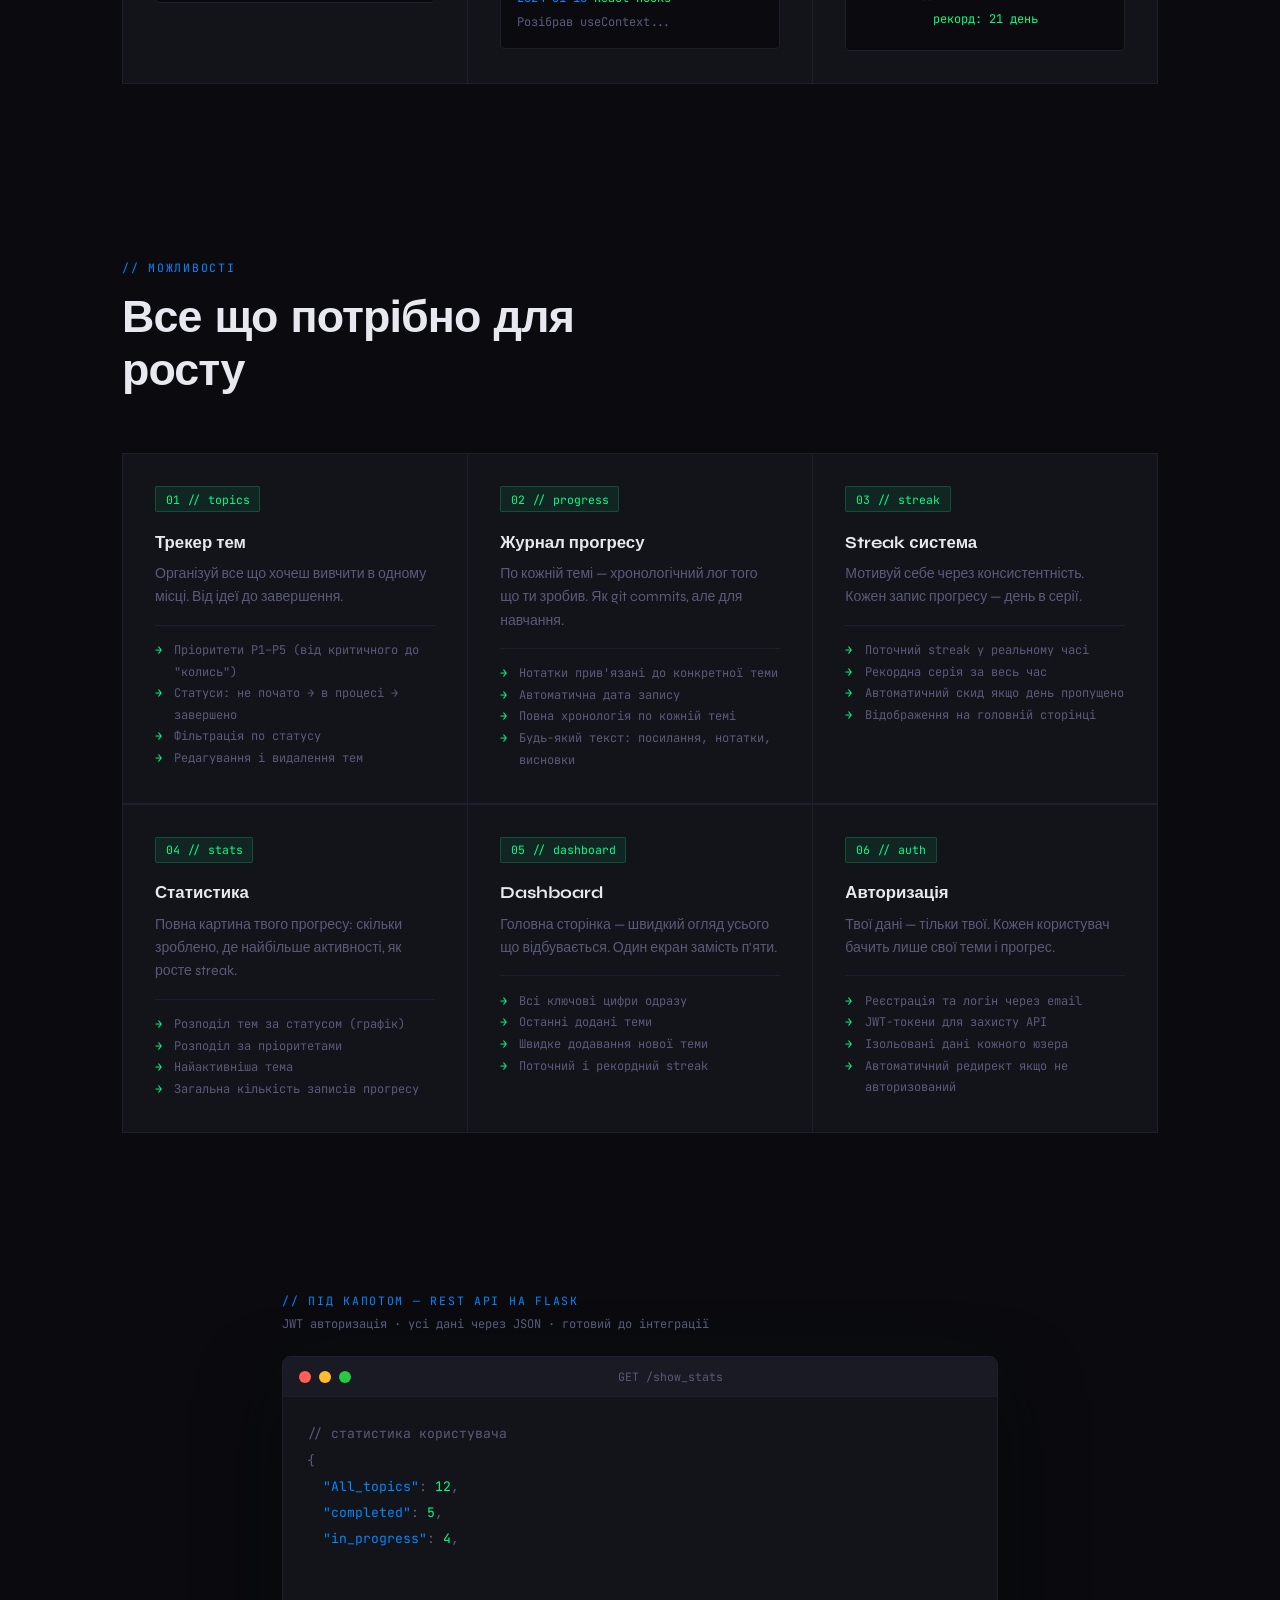
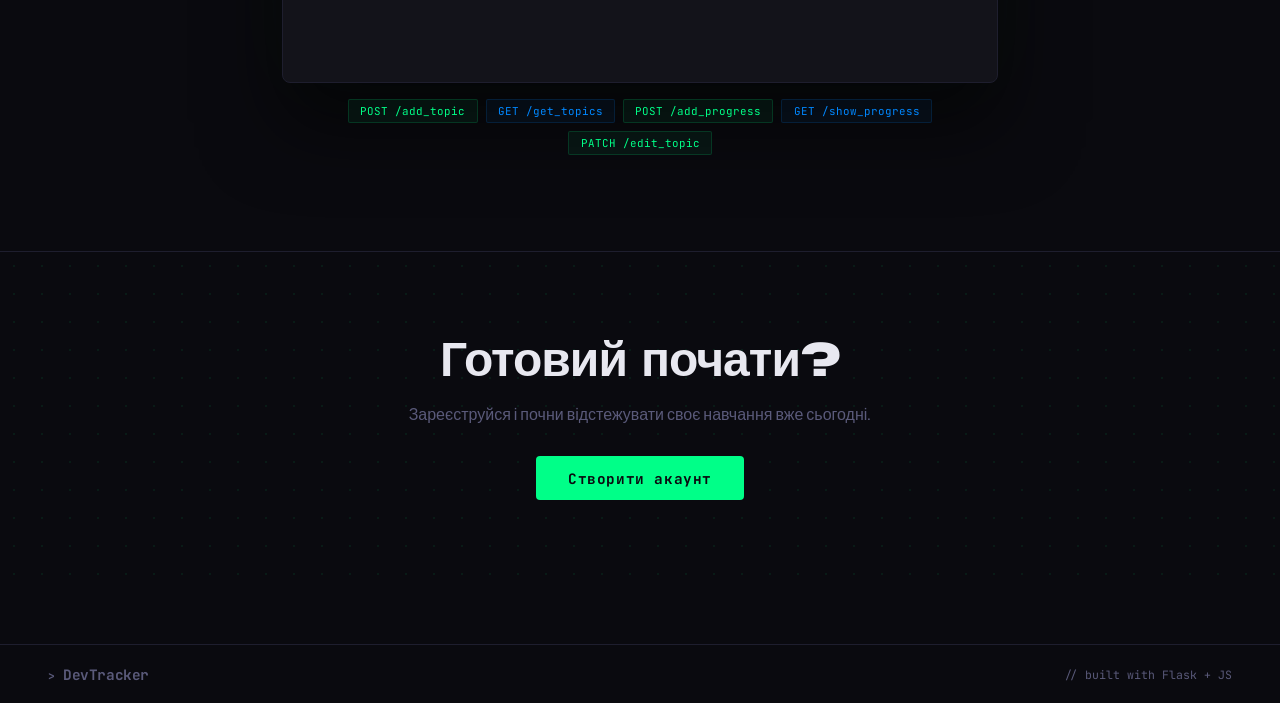
==== commit 97c257cb: "updated front-end: made optimization for phones, added ua\uk language, resolved problem" ====
--- a/front-end/index.html
+++ b/front-end/index.html
@@ -114,10 +114,19 @@
 <nav>
   <a class="nav-logo" href="#"><span>></span> DevTracker</a>
   <div class="nav-actions">
-    <button class="btn btn-ghost" onclick="openModal('login')">Логін</button>
-    <button class="btn btn-primary" onclick="openModal('register')">Реєстрація</button>
+    <button class="lang-btn" onclick="switchLang()">EN</button>
+    <button class="btn btn-ghost" onclick="openModal('login')" data-i18n="nav.login">Логін</button>
+    <button class="btn btn-primary" onclick="openModal('register')" data-i18n="nav.register">Реєстрація</button>
+    <button class="nav-hamburger" id="nav-hamburger" onclick="toggleMobileMenu()">☰</button>
   </div>
 </nav>
+<div class="nav-mobile-menu" id="nav-mobile-menu">
+  <div class="mob-menu-footer" style="border-top:none;padding-top:0;margin-top:0;">
+    <button class="lang-btn" onclick="switchLang()">EN</button>
+    <button class="btn btn-ghost btn-sm" onclick="openModal('login')" data-i18n="nav.login">Логін</button>
+    <button class="btn btn-primary btn-sm" onclick="openModal('register')" data-i18n="nav.register">Реєстрація</button>
+  </div>
+</div>
 
 <section class="hero">
   <div class="hero-deco" aria-hidden="true">
@@ -316,28 +325,52 @@
 <div class="modal-overlay" id="modal-login">
   <div class="modal">
     <button class="modal-close" onclick="closeModal('login')">✕</button>
-    <div class="modal-title">Увійти</div>
-    <div class="modal-sub">// введи свої дані</div>
-    <div class="form-group"><label class="form-label">Email</label><input class="form-input" type="email" id="login-email" placeholder="you@example.com"/></div>
-    <div class="form-group"><label class="form-label">Пароль</label><input class="form-input" type="password" id="login-password" placeholder="••••••••"/></div>
+    <div class="modal-title" data-i18n="modal.login.title">Увійти</div>
+    <div class="modal-sub" data-i18n="modal.login.sub">// введи свої дані</div>
+    <div class="form-group">
+      <label class="form-label" data-i18n="modal.login.email">Email</label>
+      <input class="form-input" type="email" id="login-email" placeholder="you@example.com"/>
+    </div>
+    <div class="form-group">
+      <label class="form-label" data-i18n="modal.login.pass">Пароль</label>
+      <input class="form-input" type="password" id="login-password" placeholder="••••••••"/>
+    </div>
     <div class="form-error" id="login-error"></div>
-    <button class="btn btn-primary btn-full btn-lg" id="login-btn">Увійти</button>
-    <div class="form-switch">Немає акаунту? <a onclick="switchModal('login','register')">Зареєструватись</a></div>
+    <button class="btn btn-primary btn-full btn-lg" id="login-btn" data-i18n="modal.login.btn">Увійти</button>
+    <div class="form-switch">
+      <span data-i18n="modal.login.noacc">Немає акаунту?</span>
+      <a onclick="switchModal('login','register')" data-i18n="modal.login.link">Зареєструватись</a>
+    </div>
   </div>
 </div>
 
 <div class="modal-overlay" id="modal-register">
   <div class="modal">
     <button class="modal-close" onclick="closeModal('register')">✕</button>
-    <div class="modal-title">Реєстрація</div>
-    <div class="modal-sub">// створи акаунт</div>
-    <div class="form-group"><label class="form-label">Ім'я</label><input class="form-input" type="text" id="reg-firstname" placeholder="Іван"/></div>
-    <div class="form-group"><label class="form-label">Прізвище</label><input class="form-input" type="text" id="reg-lastname" placeholder="Петренко"/></div>
-    <div class="form-group"><label class="form-label">Email</label><input class="form-input" type="email" id="reg-email" placeholder="you@example.com"/></div>
-    <div class="form-group"><label class="form-label">Пароль</label><input class="form-input" type="password" id="reg-password" placeholder="••••••••"/></div>
+    <div class="modal-title" data-i18n="modal.reg.title">Реєстрація</div>
+    <div class="modal-sub" data-i18n="modal.reg.sub">// створи акаунт</div>
+    <div class="form-group">
+      <label class="form-label" data-i18n="modal.reg.fn">Ім'я</label>
+      <input class="form-input" type="text" id="reg-firstname" placeholder="Іван"/>
+    </div>
+    <div class="form-group">
+      <label class="form-label" data-i18n="modal.reg.ln">Прізвище</label>
+      <input class="form-input" type="text" id="reg-lastname" placeholder="Петренко"/>
+    </div>
+    <div class="form-group">
+      <label class="form-label" data-i18n="modal.reg.email">Email</label>
+      <input class="form-input" type="email" id="reg-email" placeholder="you@example.com"/>
+    </div>
+    <div class="form-group">
+      <label class="form-label" data-i18n="modal.reg.pass">Пароль</label>
+      <input class="form-input" type="password" id="reg-password" placeholder="••••••••"/>
+    </div>
     <div class="form-error" id="reg-error"></div>
-    <button class="btn btn-primary btn-full btn-lg" id="register-btn">Зареєструватись</button>
-    <div class="form-switch">Вже є акаунт? <a onclick="switchModal('register','login')">Увійти</a></div>
+    <button class="btn btn-primary btn-full btn-lg" id="register-btn" data-i18n="modal.reg.btn">Зареєструватись</button>
+    <div class="form-switch">
+      <span data-i18n="modal.reg.hasacc">Вже є акаунт?</span>
+      <a onclick="switchModal('register','login')" data-i18n="modal.reg.link">Увійти</a>
+    </div>
   </div>
 </div>
 
--- a/front-end/style.css
+++ b/front-end/style.css
@@ -341,7 +341,7 @@
   font-size: 0.72rem;
   color: var(--danger);
   margin-top: 0.6rem;
-  display: none;
+  display: none; /* shown via JS showFormError() */
 }
 
 /* ── MODAL ── */
@@ -596,4 +596,148 @@
 
 /* ── NAV SCRIPT SNIPPET (shared) ── */
 .nav-link { transition: all 0.2s; }
-.btn { transition: all 0.2s; }+.btn { transition: all 0.2s; }
+
+/* ── LANGUAGE BUTTON ── */
+.lang-btn {
+  font-family: 'JetBrains Mono', monospace;
+  font-size: 0.68rem;
+  font-weight: 700;
+  letter-spacing: 0.08em;
+  padding: 0.3rem 0.65rem;
+  border: 1px solid var(--border);
+  border-radius: 4px;
+  background: transparent;
+  color: var(--muted);
+  cursor: pointer;
+  transition: all 0.15s;
+  white-space: nowrap;
+}
+.lang-btn:hover { color: var(--accent); border-color: rgba(0,255,136,0.35); background: rgba(0,255,136,0.05); }
+
+/* ── HAMBURGER ── */
+.nav-hamburger {
+  display: none;
+  background: transparent;
+  border: 1px solid var(--border);
+  color: var(--muted);
+  font-size: 1rem;
+  padding: 0.35rem 0.65rem;
+  border-radius: 4px;
+  cursor: pointer;
+  transition: all 0.15s;
+  line-height: 1;
+}
+.nav-hamburger:hover { color: var(--text); border-color: var(--muted); }
+
+/* ── MOBILE MENU ── */
+.nav-mobile-menu {
+  display: none;
+  position: fixed;
+  top: 57px;
+  left: 0; right: 0;
+  z-index: 99;
+  background: rgba(10,10,15,0.98);
+  border-bottom: 1px solid var(--border);
+  backdrop-filter: blur(16px);
+  flex-direction: column;
+  padding: 0.8rem 1.2rem 1rem;
+  gap: 0.2rem;
+}
+.nav-mobile-menu.open { display: flex; }
+.nav-mobile-menu .nav-link {
+  padding: 0.75rem 0.5rem;
+  border-radius: 0;
+  border: none;
+  border-bottom: 1px solid var(--border);
+  font-size: 0.82rem;
+}
+.nav-mobile-menu .nav-link:last-of-type { border-bottom: none; }
+.mob-menu-footer {
+  display: flex;
+  gap: 0.75rem;
+  align-items: center;
+  padding-top: 0.75rem;
+  margin-top: 0.25rem;
+  border-top: 1px solid var(--border);
+  flex-wrap: wrap;
+}
+
+/* ══════════════════════════════════════════
+   MOBILE RESPONSIVE
+══════════════════════════════════════════ */
+@media (max-width: 768px) {
+  /* Nav */
+  nav { padding: 0.85rem 1.1rem; }
+  .nav-links { display: none; }
+  .nav-hamburger { display: flex; align-items: center; justify-content: center; }
+
+  /* Footer */
+  .site-footer { padding: 1rem 1.2rem; }
+
+  /* Page padding */
+  .page { padding: 4.8rem 1rem 3rem; }
+
+  /* Modal */
+  .modal {
+    padding: 1.5rem 1.2rem;
+    max-width: calc(100vw - 2rem);
+    max-height: calc(100dvh - 4rem);
+    overflow-y: auto;
+    margin: 0 1rem;
+  }
+  .modal-overlay { align-items: flex-start; padding-top: 3.5rem; }
+
+  /* Form rows */
+  .form-row { flex-direction: column; align-items: stretch; }
+  .form-row .input-grow { min-width: unset; width: 100%; }
+  .form-row .btn { width: 100%; justify-content: center; }
+  .form-row .select-input { width: 100%; }
+
+  /* Stats bar on index (hero page) */
+  .stats-bar { flex-wrap: wrap; padding: 0; }
+  .stat-item {
+    padding: 1.4rem 1rem;
+    min-width: 50%;
+    border-right: none !important;
+    border-bottom: 1px solid var(--border);
+    box-sizing: border-box;
+  }
+  .stat-item:nth-child(odd)  { border-right: 1px solid var(--border) !important; }
+  .stat-item:last-child,
+  .stat-item:nth-last-child(2):nth-child(odd) { border-bottom: none; }
+
+  /* Hero CTA buttons */
+  .hero-cta { flex-direction: column; align-items: center; width: 100%; }
+  .hero-cta .btn { width: 100%; max-width: 320px; text-align: center; }
+
+  /* Stat grid */
+  .stat-grid { grid-template-columns: repeat(2, 1fr); }
+
+  /* Topic actions wrap */
+  .topic-row { flex-wrap: wrap; }
+  .topic-actions { width: 100%; margin-top: 0.4rem; }
+
+  /* Filter buttons wrap */
+  .actions-bar > div { flex-wrap: wrap; }
+
+  /* Nav user email */
+  .nav-user { display: none; }
+
+  /* Charts grid */
+  .charts-grid { grid-template-columns: 1fr; }
+}
+
+@media (max-width: 480px) {
+  /* 4 stat items become 1 column */
+  .stat-item { min-width: 100%; border-right: none !important; }
+  .stat-item:nth-child(odd) { border-right: none !important; }
+
+  .stat-grid { grid-template-columns: 1fr 1fr; }
+
+  /* Hero text */
+  .hero { padding: 6rem 1.2rem 3rem; }
+
+  /* Stat number smaller */
+  .stat-number { font-size: 1.8rem; }
+}
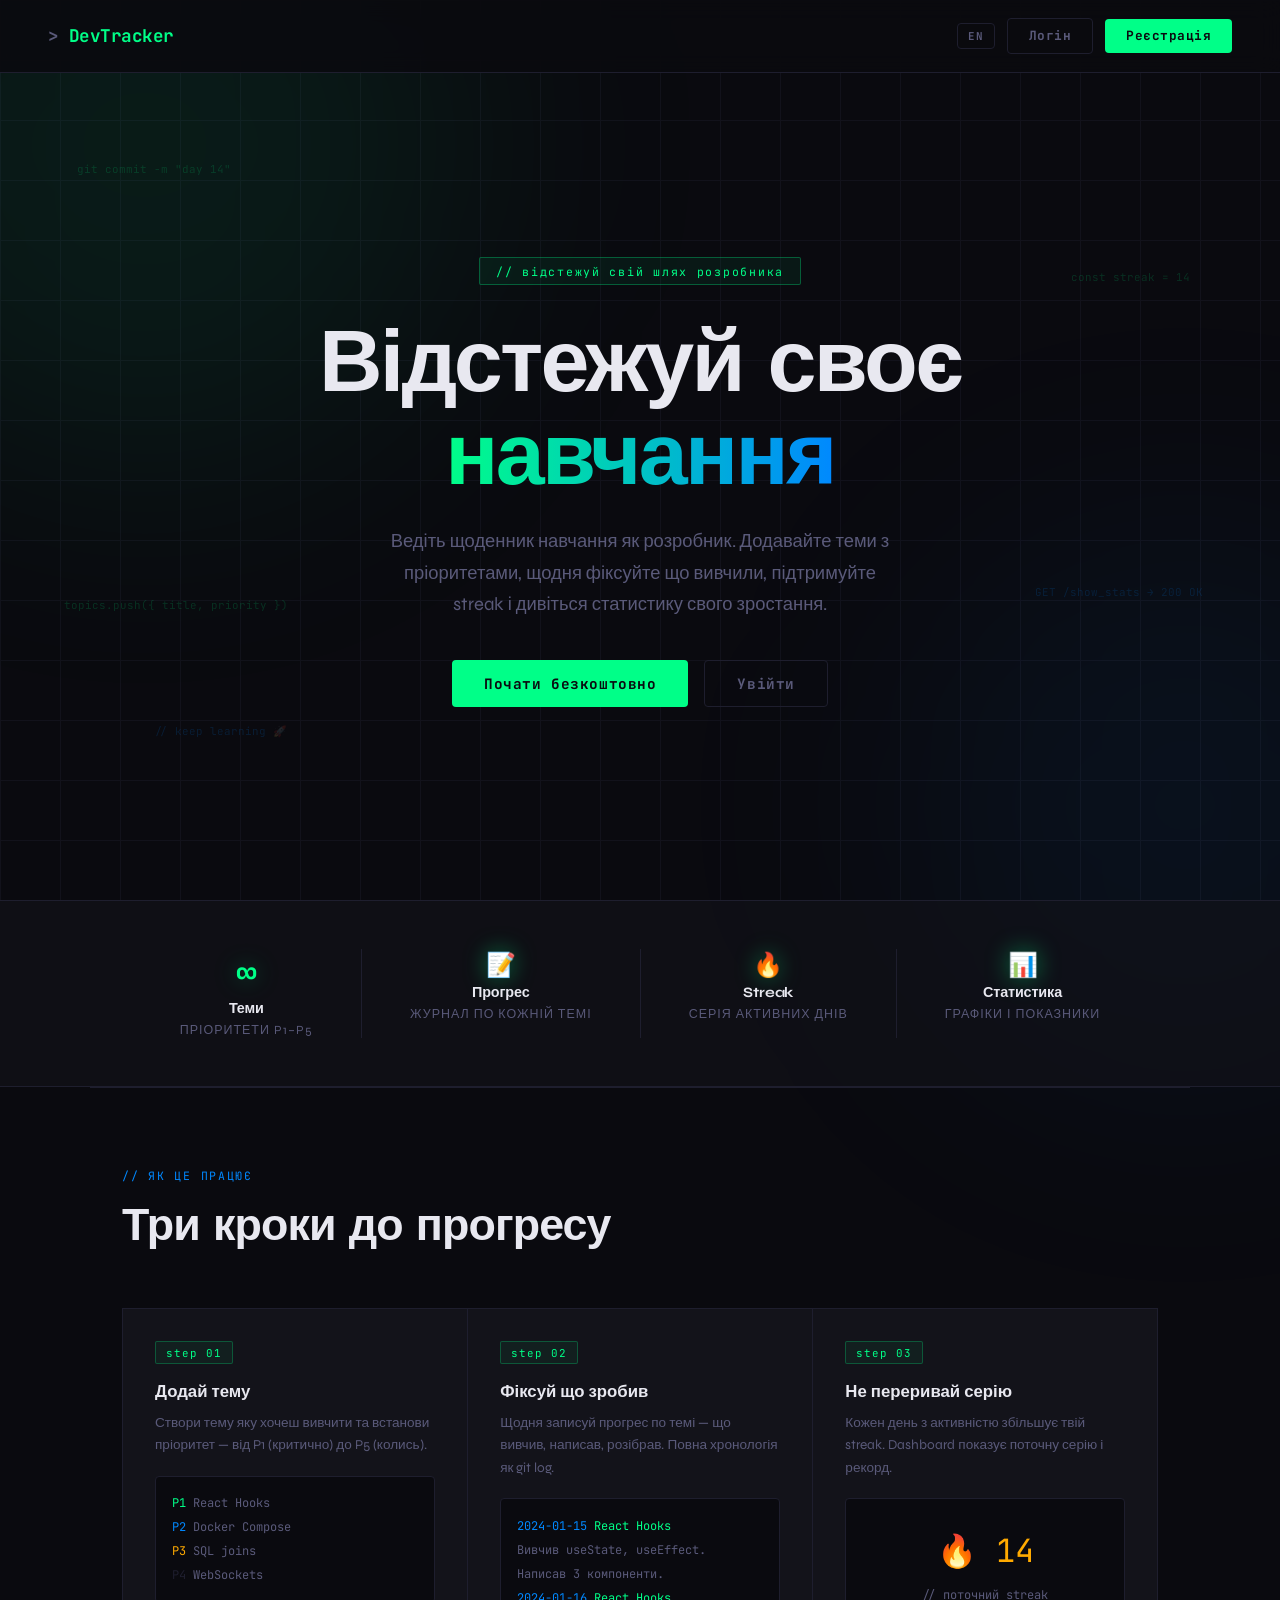
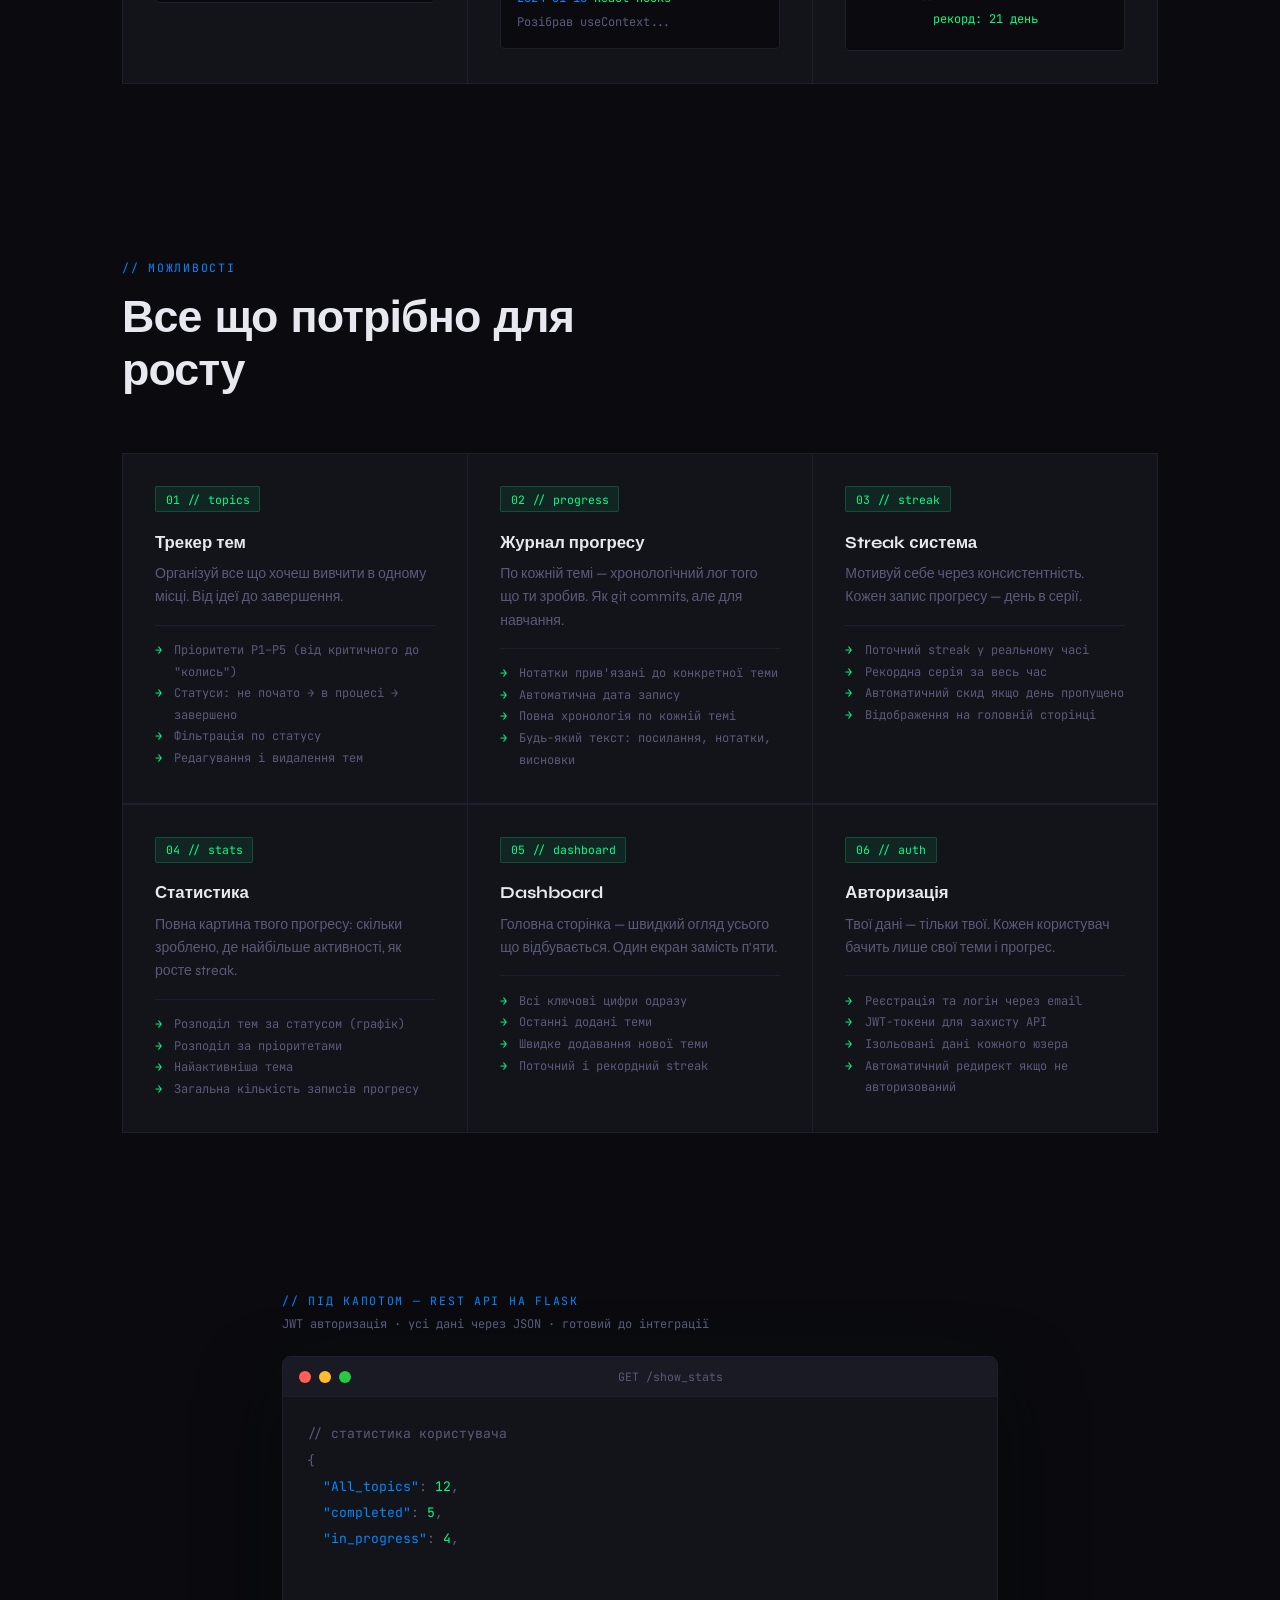
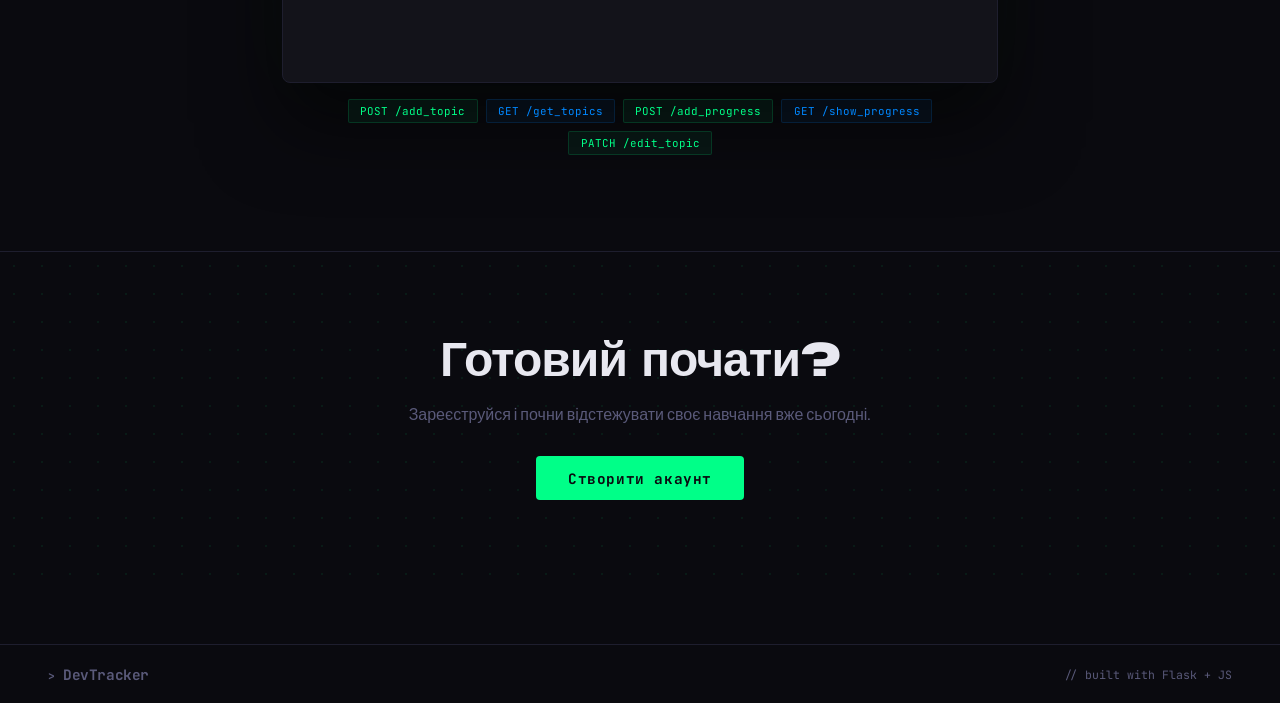
==== commit 229f02b8: "final change" ====
--- a/front-end/index.html
+++ b/front-end/index.html
@@ -136,46 +136,46 @@
     <span class="deco-code" style="top:65%;right:6%;animation-duration:10s;animation-delay:-1s;color:var(--accent2)">GET /show_stats → 200 OK</span>
     <span class="deco-code" style="bottom:18%;left:12%;animation-duration:6s;animation-delay:-4s;color:var(--accent2)">// keep learning 🚀</span>
   </div>
-  <div class="hero-badge">// track your dev journey</div>
-  <h1>Відстежуй своє<br/><span class="hl">навчання</span></h1>
-  <p>Ведіть щоденник навчання як розробник. Додавайте теми з пріоритетами, щодня фіксуйте що вивчили, підтримуйте streak і дивіться статистику свого зростання.</p>
+  <div class="hero-badge" data-i18n="hero.badge">// track your dev journey</div>
+  <h1><span data-i18n="hero.h1.line1">Відстежуй своє</span><br/><span class="hl" data-i18n="hero.h1.span">навчання</span></h1>
+  <p data-i18n="hero.desc">Ведіть щоденник навчання як розробник. Додавайте теми з пріоритетами, щодня фіксуйте що вивчили, підтримуйте streak і дивіться статистику свого зростання.</p>
   <div class="hero-cta">
-    <button class="btn btn-primary btn-lg" onclick="openModal('register')">Почати безкоштовно</button>
-    <button class="btn btn-ghost btn-lg" onclick="openModal('login')">Увійти</button>
+    <button class="btn btn-primary btn-lg" onclick="openModal('register')" data-i18n="hero.cta.start">Почати безкоштовно</button>
+    <button class="btn btn-ghost btn-lg" onclick="openModal('login')" data-i18n="hero.cta.login">Увійти</button>
   </div>
 </section>
 
 <div class="stats-bar reveal">
   <div class="stat-item">
     <span class="stat-number">∞</span>
-    <span class="stat-name">Теми</span>
-    <span class="stat-lbl">пріоритети P1–P5</span>
+    <span class="stat-name" data-i18n="sbar.topics.name">Теми</span>
+    <span class="stat-lbl" data-i18n="sbar.topics.lbl">пріоритети P1–P5</span>
   </div>
   <div class="stat-item">
     <span class="stat-number" style="font-size:1.5rem">📝</span>
-    <span class="stat-name">Прогрес</span>
-    <span class="stat-lbl">журнал по кожній темі</span>
+    <span class="stat-name" data-i18n="sbar.prog.name">Прогрес</span>
+    <span class="stat-lbl" data-i18n="sbar.prog.lbl">журнал по кожній темі</span>
   </div>
   <div class="stat-item">
     <span class="stat-number" style="font-size:1.5rem">🔥</span>
-    <span class="stat-name">Streak</span>
-    <span class="stat-lbl">серія активних днів</span>
+    <span class="stat-name" data-i18n="sbar.streak.name">Streak</span>
+    <span class="stat-lbl" data-i18n="sbar.streak.lbl">серія активних днів</span>
   </div>
   <div class="stat-item">
     <span class="stat-number" style="font-size:1.5rem">📊</span>
-    <span class="stat-name">Статистика</span>
-    <span class="stat-lbl">графіки і показники</span>
+    <span class="stat-name" data-i18n="sbar.stats.name">Статистика</span>
+    <span class="stat-lbl" data-i18n="sbar.stats.lbl">графіки і показники</span>
   </div>
 </div>
 
 <section class="how-it-works">
-  <div class="section-label reveal">// як це працює</div>
-  <h2 class="section-title reveal" style="transition-delay:0.1s">Три кроки до прогресу</h2>
+  <div class="section-label reveal" data-i18n="hiw.label">// як це працює</div>
+  <h2 class="section-title reveal" style="transition-delay:0.1s" data-i18n="hiw.title">Три кроки до прогресу</h2>
   <div class="hiw-steps">
     <div class="hiw-step reveal" style="transition-delay:0.05s">
       <div class="hiw-num">step 01</div>
-      <h3>Додай тему</h3>
-      <p>Створи тему яку хочеш вивчити та встанови пріоритет — від P1 (критично) до P5 (колись).</p>
+      <h3 data-i18n="hiw.s1.title">Додай тему</h3>
+      <p data-i18n="hiw.s1.desc">Створи тему яку хочеш вивчити та встанови пріоритет — від P1 (критично) до P5 (колись).</p>
       <div class="hiw-example">
         <span class="hl-g">P1</span> React Hooks<br/>
         <span class="hl-b">P2</span> Docker Compose<br/>
@@ -185,8 +185,8 @@
     </div>
     <div class="hiw-step reveal" style="transition-delay:0.15s">
       <div class="hiw-num">step 02</div>
-      <h3>Фіксуй що зробив</h3>
-      <p>Щодня записуй прогрес по темі — що вивчив, написав, розібрав. Повна хронологія як git log.</p>
+      <h3 data-i18n="hiw.s2.title">Фіксуй що зробив</h3>
+      <p data-i18n="hiw.s2.desc">Щодня записуй прогрес по темі — що вивчив, написав, розібрав. Повна хронологія як git log.</p>
       <div class="hiw-example">
         <span class="hl-b">2024-01-15</span> <span class="hl-g">React Hooks</span><br/>
         Вивчив useState, useEffect.<br/>
@@ -197,93 +197,93 @@
     </div>
     <div class="hiw-step reveal" style="transition-delay:0.25s">
       <div class="hiw-num">step 03</div>
-      <h3>Не переривай серію</h3>
-      <p>Кожен день з активністю збільшує твій streak. Dashboard показує поточну серію і рекорд.</p>
+      <h3 data-i18n="hiw.s3.title">Не переривай серію</h3>
+      <p data-i18n="hiw.s3.desc">Кожен день з активністю збільшує твій streak. Dashboard показує поточну серію і рекорд.</p>
       <div class="hiw-example" style="text-align:center;padding:1.2rem">
         <span class="hl-w" style="font-size:2rem;display:block">🔥 14</span>
-        <span>// поточний streak</span><br/>
-        <span class="hl-g">рекорд: 21 день</span>
+        <span data-i18n="hiw.s3.comment">// поточний streak</span><br/>
+        <span class="hl-g" data-i18n="hiw.s3.record">рекорд: 21 день</span>
       </div>
     </div>
   </div>
 </section>
 
 <section class="features">
-  <div class="section-label reveal">// можливості</div>
-  <h2 class="section-title reveal" style="transition-delay:0.1s">Все що потрібно для росту</h2>
+  <div class="section-label reveal" data-i18n="feat.label">// можливості</div>
+  <h2 class="section-title reveal" style="transition-delay:0.1s" data-i18n="feat.title">Все що потрібно для росту</h2>
   <div class="features-grid">
     <div class="feature-card reveal" style="transition-delay:0.05s">
       <span class="feature-icon">01 // topics</span>
-      <h3>Трекер тем</h3>
-      <p>Організуй все що хочеш вивчити в одному місці. Від ідеї до завершення.</p>
-      <ul class="feature-list">
-        <li>Пріоритети P1–P5 (від критичного до "колись")</li>
-        <li>Статуси: не почато → в процесі → завершено</li>
-        <li>Фільтрація по статусу</li>
-        <li>Редагування і видалення тем</li>
+      <h3 data-i18n="feat.01.title">Трекер тем</h3>
+      <p data-i18n="feat.01.desc">Організуй все що хочеш вивчити в одному місці. Від ідеї до завершення.</p>
+      <ul class="feature-list">
+        <li data-i18n="feat.01.li1">Пріоритети P1–P5 (від критичного до "колись")</li>
+        <li data-i18n="feat.01.li2">Статуси: не почато → в процесі → завершено</li>
+        <li data-i18n="feat.01.li3">Фільтрація по статусу</li>
+        <li data-i18n="feat.01.li4">Редагування і видалення тем</li>
       </ul>
     </div>
     <div class="feature-card reveal" style="transition-delay:0.15s">
       <span class="feature-icon">02 // progress</span>
-      <h3>Журнал прогресу</h3>
-      <p>По кожній темі — хронологічний лог того що ти зробив. Як git commits, але для навчання.</p>
-      <ul class="feature-list">
-        <li>Нотатки прив'язані до конкретної теми</li>
-        <li>Автоматична дата запису</li>
-        <li>Повна хронологія по кожній темі</li>
-        <li>Будь-який текст: посилання, нотатки, висновки</li>
+      <h3 data-i18n="feat.02.title">Журнал прогресу</h3>
+      <p data-i18n="feat.02.desc">По кожній темі — хронологічний лог того що ти зробив. Як git commits, але для навчання.</p>
+      <ul class="feature-list">
+        <li data-i18n="feat.02.li1">Нотатки прив'язані до конкретної теми</li>
+        <li data-i18n="feat.02.li2">Автоматична дата запису</li>
+        <li data-i18n="feat.02.li3">Повна хронологія по кожній темі</li>
+        <li data-i18n="feat.02.li4">Будь-який текст: посилання, нотатки, висновки</li>
       </ul>
     </div>
     <div class="feature-card reveal" style="transition-delay:0.25s">
       <span class="feature-icon">03 // streak</span>
-      <h3>Streak система</h3>
-      <p>Мотивуй себе через консистентність. Кожен запис прогресу — день в серії.</p>
-      <ul class="feature-list">
-        <li>Поточний streak у реальному часі</li>
-        <li>Рекордна серія за весь час</li>
-        <li>Автоматичний скид якщо день пропущено</li>
-        <li>Відображення на головній сторінці</li>
+      <h3 data-i18n="feat.03.title">Streak система</h3>
+      <p data-i18n="feat.03.desc">Мотивуй себе через консистентність. Кожен запис прогресу — день в серії.</p>
+      <ul class="feature-list">
+        <li data-i18n="feat.03.li1">Поточний streak у реальному часі</li>
+        <li data-i18n="feat.03.li2">Рекордна серія за весь час</li>
+        <li data-i18n="feat.03.li3">Автоматичний скид якщо день пропущено</li>
+        <li data-i18n="feat.03.li4">Відображення на головній сторінці</li>
       </ul>
     </div>
     <div class="feature-card reveal" style="transition-delay:0.35s">
       <span class="feature-icon">04 // stats</span>
-      <h3>Статистика</h3>
-      <p>Повна картина твого прогресу: скільки зроблено, де найбільше активності, як росте streak.</p>
-      <ul class="feature-list">
-        <li>Розподіл тем за статусом (графік)</li>
-        <li>Розподіл за пріоритетами</li>
-        <li>Найактивніша тема</li>
-        <li>Загальна кількість записів прогресу</li>
+      <h3 data-i18n="feat.04.title">Статистика</h3>
+      <p data-i18n="feat.04.desc">Повна картина твого прогресу: скільки зроблено, де найбільше активності, як росте streak.</p>
+      <ul class="feature-list">
+        <li data-i18n="feat.04.li1">Розподіл тем за статусом (графік)</li>
+        <li data-i18n="feat.04.li2">Розподіл за пріоритетами</li>
+        <li data-i18n="feat.04.li3">Найактивніша тема</li>
+        <li data-i18n="feat.04.li4">Загальна кількість записів прогресу</li>
       </ul>
     </div>
     <div class="feature-card reveal" style="transition-delay:0.45s">
       <span class="feature-icon">05 // dashboard</span>
-      <h3>Dashboard</h3>
-      <p>Головна сторінка — швидкий огляд усього що відбувається. Один екран замість п'яти.</p>
-      <ul class="feature-list">
-        <li>Всі ключові цифри одразу</li>
-        <li>Останні додані теми</li>
-        <li>Швидке додавання нової теми</li>
-        <li>Поточний і рекордний streak</li>
+      <h3 data-i18n="feat.05.title">Dashboard</h3>
+      <p data-i18n="feat.05.desc">Головна сторінка — швидкий огляд усього що відбувається. Один екран замість п'яти.</p>
+      <ul class="feature-list">
+        <li data-i18n="feat.05.li1">Всі ключові цифри одразу</li>
+        <li data-i18n="feat.05.li2">Останні додані теми</li>
+        <li data-i18n="feat.05.li3">Швидке додавання нової теми</li>
+        <li data-i18n="feat.05.li4">Поточний і рекордний streak</li>
       </ul>
     </div>
     <div class="feature-card reveal" style="transition-delay:0.55s">
       <span class="feature-icon">06 // auth</span>
-      <h3>Авторизація</h3>
-      <p>Твої дані — тільки твої. Кожен користувач бачить лише свої теми і прогрес.</p>
-      <ul class="feature-list">
-        <li>Реєстрація та логін через email</li>
-        <li>JWT-токени для захисту API</li>
-        <li>Ізольовані дані кожного юзера</li>
-        <li>Автоматичний редирект якщо не авторизований</li>
+      <h3 data-i18n="feat.06.title">Авторизація</h3>
+      <p data-i18n="feat.06.desc">Твої дані — тільки твої. Кожен користувач бачить лише свої теми і прогрес.</p>
+      <ul class="feature-list">
+        <li data-i18n="feat.06.li1">Реєстрація та логін через email</li>
+        <li data-i18n="feat.06.li2">JWT-токени для захисту API</li>
+        <li data-i18n="feat.06.li3">Ізольовані дані кожного юзера</li>
+        <li data-i18n="feat.06.li4">Автоматичний редирект якщо не авторизований</li>
       </ul>
     </div>
   </div>
 </section>
 
 <section class="preview reveal">
-  <div class="section-label" style="margin-bottom:0.5rem;">// під капотом — REST API на Flask</div>
-  <p style="font-family:'JetBrains Mono',monospace;font-size:0.75rem;color:var(--muted);margin-bottom:1.5rem;">JWT авторизація · усі дані через JSON · готовий до інтеграції</p>
+  <div class="section-label" style="margin-bottom:0.5rem;" data-i18n="term.label">// під капотом — REST API на Flask</div>
+  <p style="font-family:'JetBrains Mono',monospace;font-size:0.75rem;color:var(--muted);margin-bottom:1.5rem;" data-i18n="term.desc">JWT авторизація · усі дані через JSON · готовий до інтеграції</p>
   <div class="terminal">
     <div class="terminal-bar">
       <span class="dot dot-r"></span><span class="dot dot-y"></span><span class="dot dot-g"></span>
@@ -311,9 +311,9 @@
 </section>
 
 <section class="cta-bottom reveal">
-  <h2>Готовий почати?</h2>
-  <p>Зареєструйся і почни відстежувати своє навчання вже сьогодні.</p>
-  <button class="btn btn-primary btn-lg" onclick="openModal('register')">Створити акаунт</button>
+  <h2 data-i18n="cta.title">Готовий почати?</h2>
+  <p data-i18n="cta.desc">Зареєструйся і почни відстежувати своє навчання вже сьогодні.</p>
+  <button class="btn btn-primary btn-lg" onclick="openModal('register')" data-i18n="cta.btn">Створити акаунт</button>
 </section>
 
 <footer class="site-footer">
